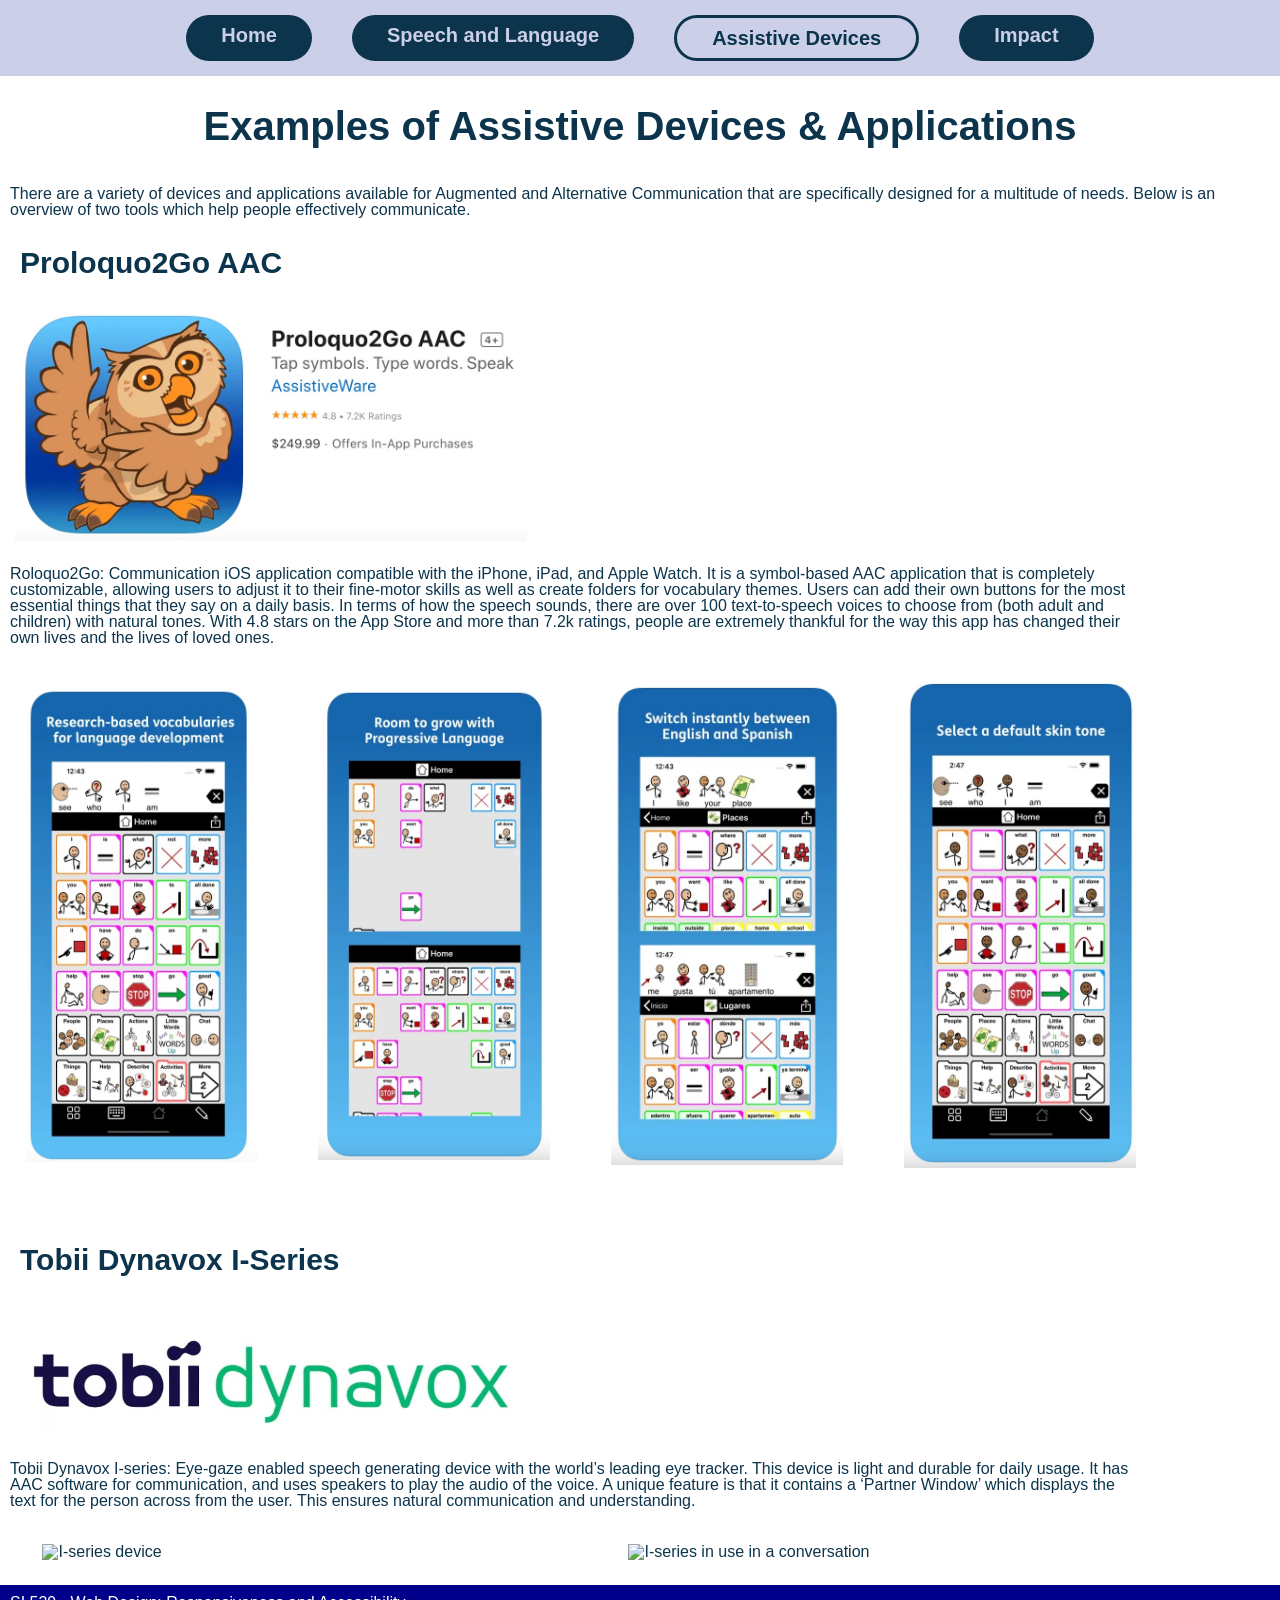
==== devices.html @ 8c0b7107 "Update devices.html" ====
<!DOCTYPE html>
<html lang="en">

<head>
    <meta charset="UTF-8">
    <meta name="viewport" content="width=device-width, initial-scale=1.0">
    <link rel="icon" href="images/favicon.png">
    <link rel="stylesheet" href="css/html5reset.css">
    <link rel="stylesheet" href="css/styles.css">
    <title>Devices Gallery</title>
</head>

<body>
    <div class = "skip"><a href="#main">Skip to Main Content</a></div>
    <header>
        <nav>
            <a href="index.html">Home</a>
            <a href="speech.html">Speech and Language</a>
            <a class = "navpage" href="devices.html">Assistive Devices</a>
            <a href="impact.html">Impact</a>
        </nav>
    </header>

    <main id = "main">
        <h1>Examples of Assistive Devices & Applications</h1>
        <p>There are a variety of devices and applications available for Augmented and Alternative Communication that are specifically designed for a multitude of needs. Below is an overview of two tools which help people effectively communicate.</p>

        <h2>Proloquo2Go AAC</h2>
        <img class="logoimage" src="images/roloquo_logo.jpg" alt="Roloquo app logo"/>
        <div class = "devicesgrid1">
            <p class="devicestxt1">Roloquo2Go: Communication iOS application compatible with the iPhone, iPad, and Apple Watch. It is a symbol-based AAC application that is completely customizable, allowing users to adjust it to their fine-motor skills as well as create folders for vocabulary themes. Users can add their own buttons for the most essential things that they say on a daily basis. In terms of how the speech sounds, there are over 100 text-to-speech voices to choose from (both adult and children) with natural tones. With 4.8 stars on the App Store and more than 7.2k ratings, people are extremely thankful for the way this app has changed their own lives and the lives of loved ones. </p>
            <img src="images/screenshotimages.jpg" alt="Screenshot of page in Roloquo App showing images for each word"/>
            <img src="images/screenshotcustomize.jpg" alt="Screenshot of page in Roloquo app showing customization to make sentences">
            <img src="images/screenshotlanguages.jpg" alt="Screenshot of page in Roloquo app showing ability to choose language">
            <img src="images/screenshotskin.jpg" alt="Screenshot of page in Roloquo app showing customization to choose skin color for avatar personalization">
        </div>
        <br>
        <br>
        <h2>Tobii Dynavox I-Series</h2>
        <img class="logoimage" src="images/tobiilogo.jpg" alt="Logo of Tobii Dynavox I-Series">
        <div class = "devicesgrid2">
            <p class="devicestxt2">Tobii Dynavox I-series: Eye-gaze enabled speech generating device with the world’s leading eye tracker. This device is light and durable for daily usage. It has AAC software for communication, and uses speakers to play the audio of the voice. A unique feature is that it contains a ‘Partner Window’ which displays the text for the person across from the user. This ensures natural communication and understanding.</p>
            <img src="images/iseriestablet.jpg" alt="I-series device">
            <img src="images/iseriesaction.jpg" alt="I-series in use in a conversation">
        </div>

    </main>

    <footer>
        <p>SI 539 - Web Design: Responsiveness and Accessibility</p>
    </footer>

</body>
</html>
---- css/styles.css ----
/*styles.css*/


/*BODY*/
body{
    background-color: white;
    font-family: 'Agency FB Regular', 'Arial Narrow Bold', sans-serif;
    font-size: 16px;
    color: #0c344c;
    margin: 0px;
    padding: 0px;
    overflow-x: hidden;
}

h1{
    font-size: 40px;
    text-align: center;
    padding: 30px;
    color: #0c344c;
    font-weight: bold;
}

h2{
    font-size:30px;
    font-weight: bold;
    padding: 20px;
}

p{
    padding: 10px;
}

ul{
    list-style-type: circle;
    padding-left: 20px;
    padding-right: 50px;
}

img{
    width: 85%;
    display: block;
    margin: auto;
    padding: 20px;
    border: 5px solid white;
}

footer{
    background-color: darkblue;
    color: white;
}

img:hover{
    border: 5px solid  #1657e8;
    border-radius: 30px;
}

/*NAVIGATION*/

nav{
    padding-top: 30px;
    text-align: center;
    background-color: #cccfe8;
    padding: 20px;
}

nav a{
    color: #cccfe8;
    text-decoration: none;
    font-weight: bold;
    font-size: 20px;
    padding-left: 35px;
    padding-right: 35px;
    padding-top: 10px;
    padding-bottom: 10px;
    border-radius: 30px;
    background-color: #0c344c;
    display: block;
    margin: 10px;
  }

nav a:hover{
    border: 3px dotted #0c344c;
    background-color: #cccfe8;
    color: #023020;
}

.navpage{
    border: 3px solid #0c344c;
    background-color: #cccfe8;
    color: #0c344c;
}

/* ACCESSIBILITY */
.skip a{
    position: absolute;
    top: -40px;
    z-index: 1;
    color: black;
}

.skip a:focus{
    position: absolute;
    top: 0;
    color: black;
}


/*INDEX DETAILS*/
.mainimage{
    width: 80%;
    display: block;
    margin: auto;
    border: 5px solid white;
}


/* TABLET */
@media screen and (min-width:778px){

}

/* DESKTOP */ 
@media screen and (min-width:900px){

    nav{
        display: flex;
        justify-content: center;
        padding: 5px;
    }

    nav a{
        margin-left: 20px;
        margin-right: 20px;
    }

    /* INDEX DETAILS */

    .whole{
        display: grid;
        width: 90%;
        margin: auto;
        grid-template-columns: 1fr 1fr;
        grid-template-rows: 1fr 1fr;
        column-gap: 50px;
    }

    .mainimage{
        width: 65%;
    }
    
    .section2{
        border-radius:30px;
        grid-column-start: 1;
        grid-row-start: 1;
        background-color: #cccfe8;
        padding: 20px;
        margin: auto;
        object-fit: fill;
    }
    
    .section3{
        border-radius: 30px;
        grid-column-start: 2;
        grid-row-start: 2;
        margin: auto;
        background-color: #cccfe8;
        padding: 20px;
    }

    /* SPEECH DETAILS*/

    .speechimgs{
        display: flex;
        justify-content: center;
    }

    .speechimage {
        margin: auto;
        border: 5px solid white;
        padding: 5px;
        width: 25%
    }

    /* DEVICES DETAILS */

    .logoimage{
        display: block;
        justify-content: left;
        border: 5px solid white;
        padding: 5px;
        width: 40%;
        margin: 5px;
    }
    .devicesgrid1{
        display: grid;
        width: 90%;
        grid-template-columns: repeat(4, 1fr);
        grid-template-rows: 1fr;
        column-gap: 20px;
    }
    
    .devicestxt1{
        grid-column: 1/5;
    }
    
    .devicesgrid2{
        display: grid;
        width: 90%;
        grid-template-columns: repeat(2, 1fr);
        grid-template-rows: 1fr;
        column-gap: 20px;
    }
    
    .devicestxt2{
        grid-column: 1/3;
    
    }
    /* IMPACT DETAILS */

    .impactgrid{
        display: grid;
        width: 90%;
        grid-template-columns: repeat(2, 1fr);
        grid-template-rows: 1fr;
        column-gap: 20px;
    }


    
}
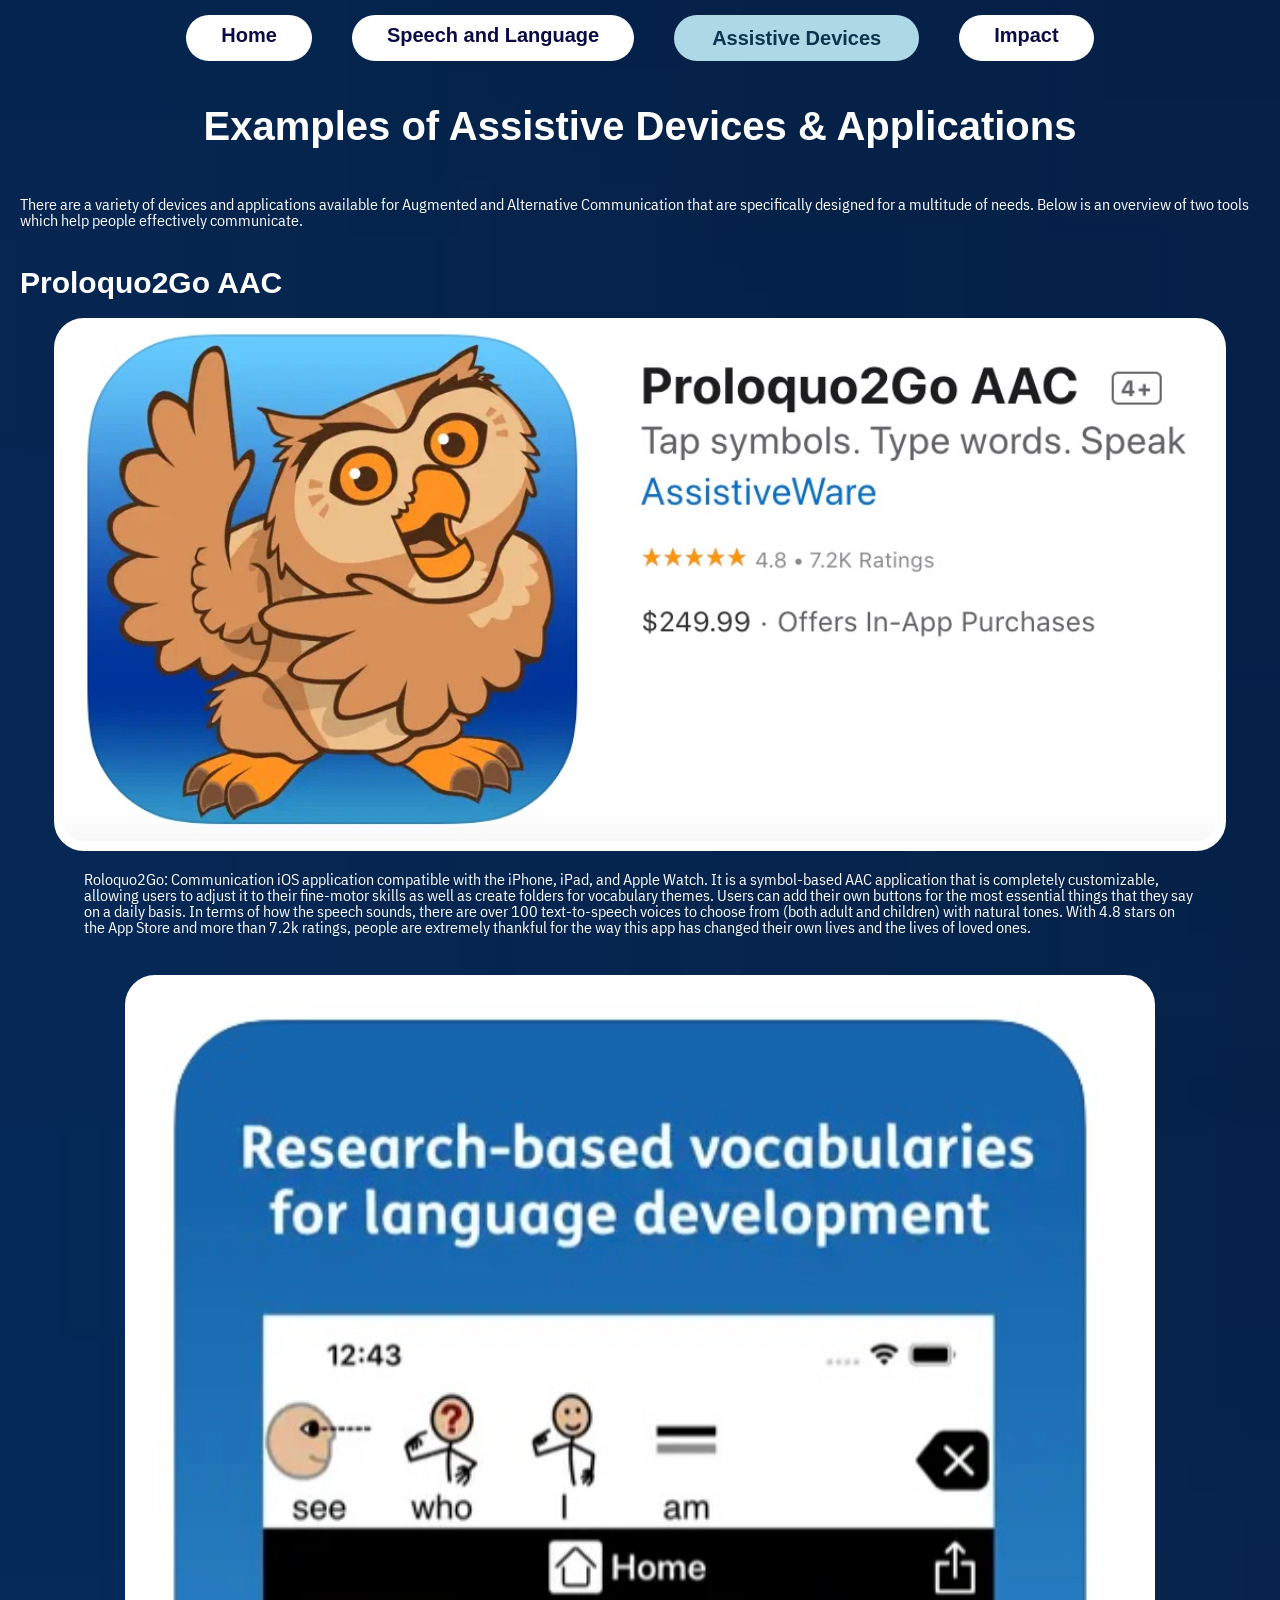
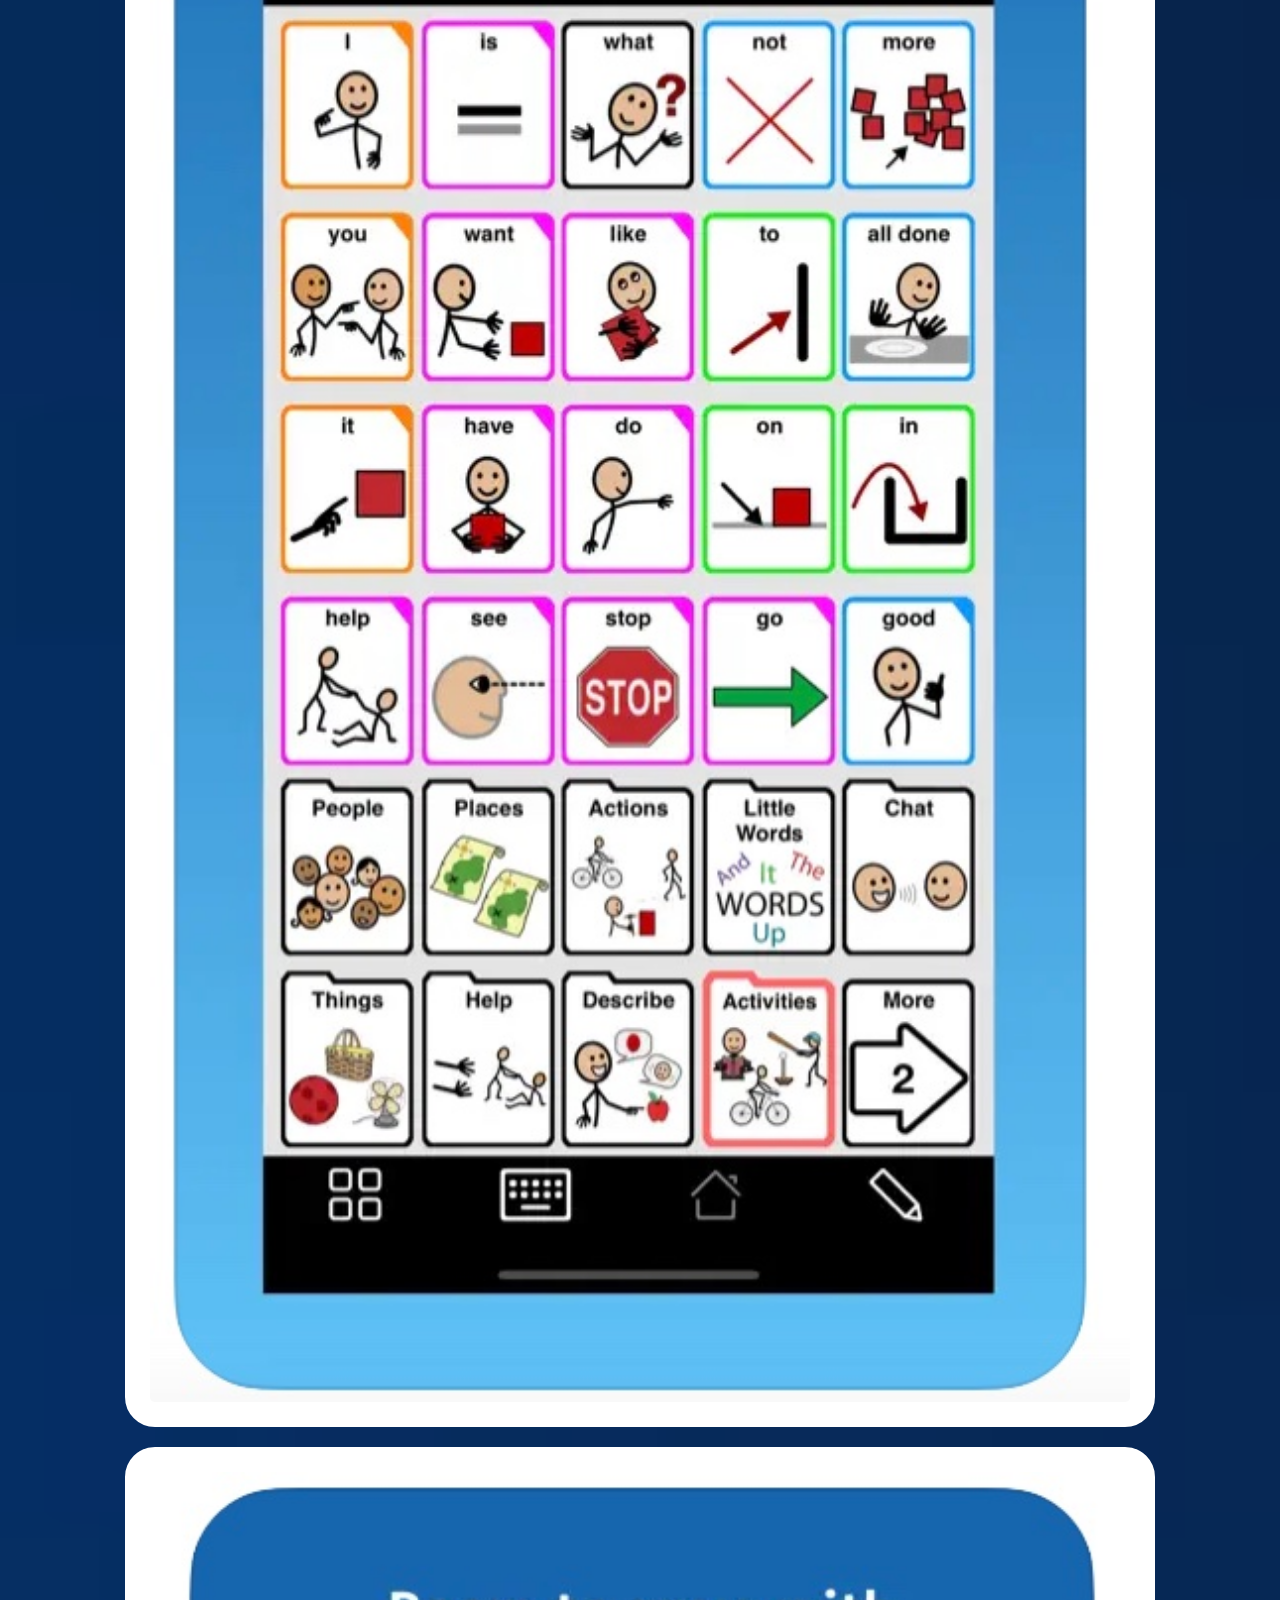
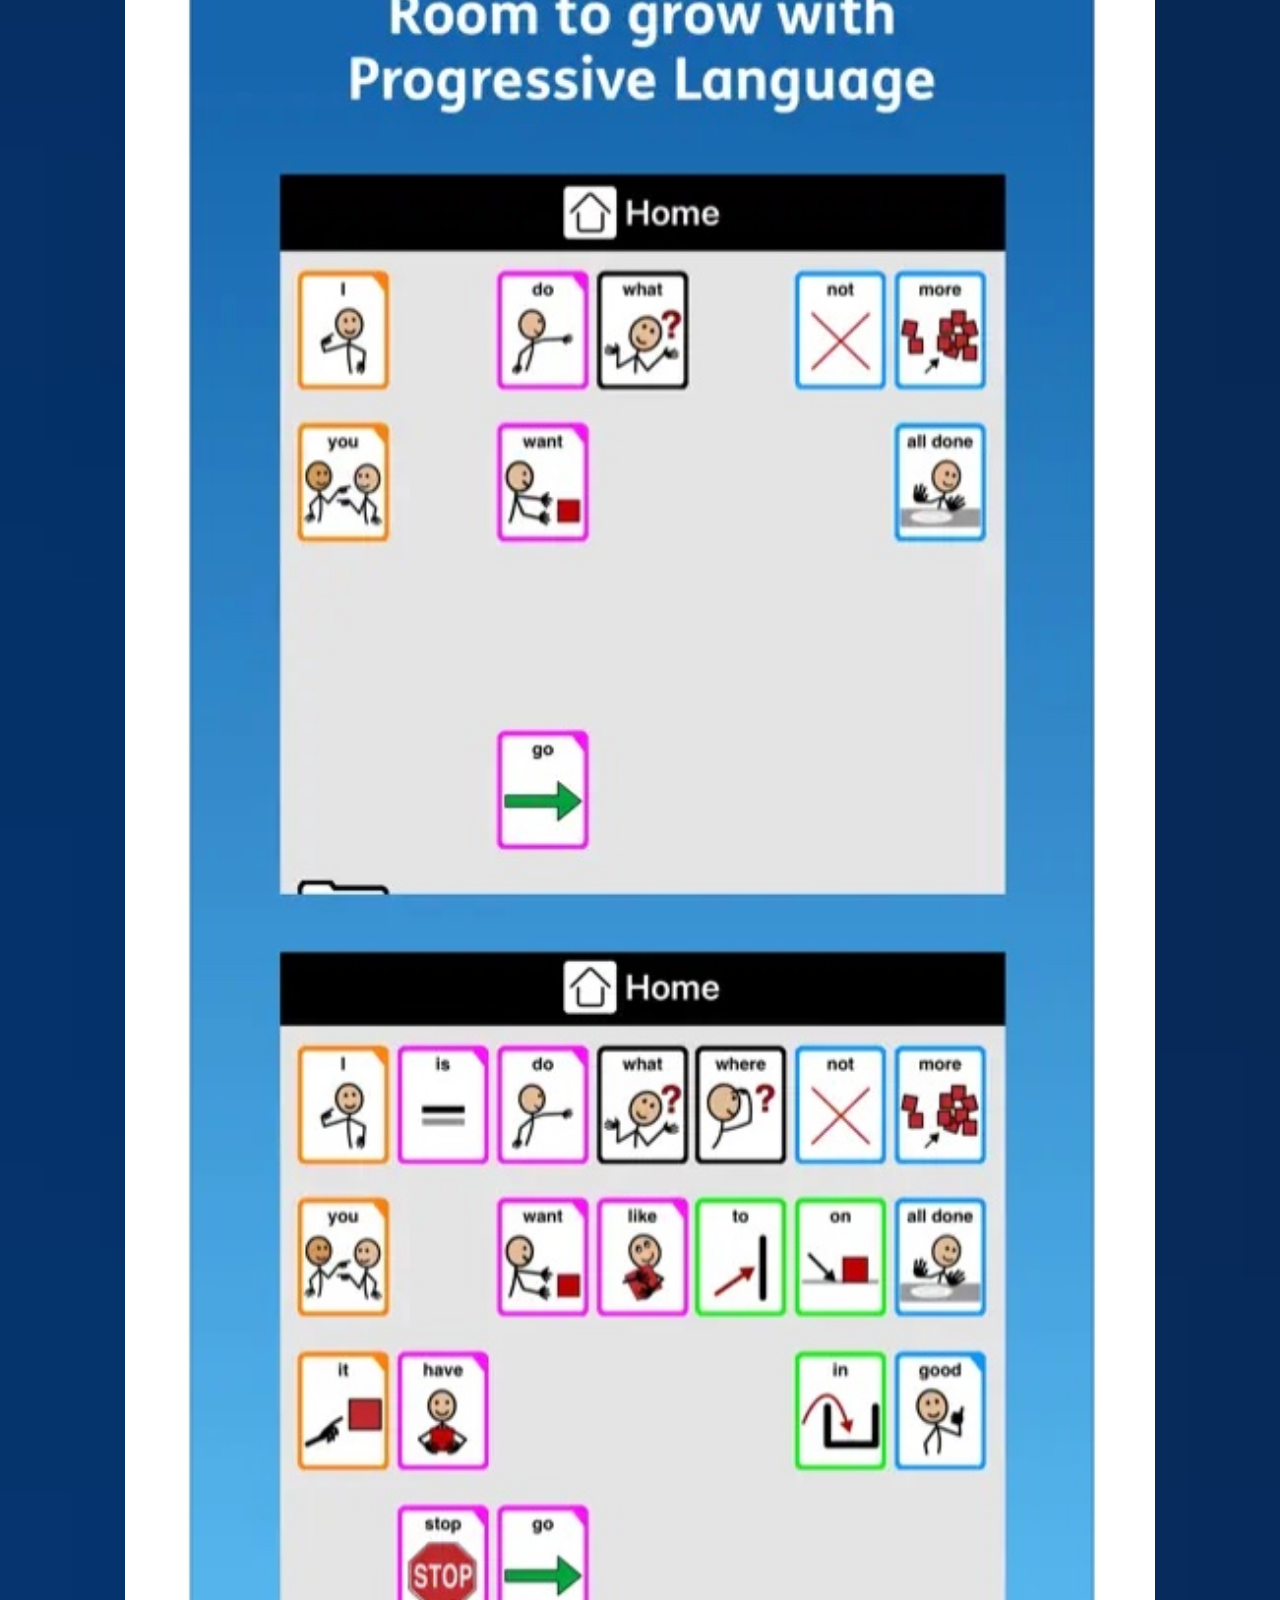
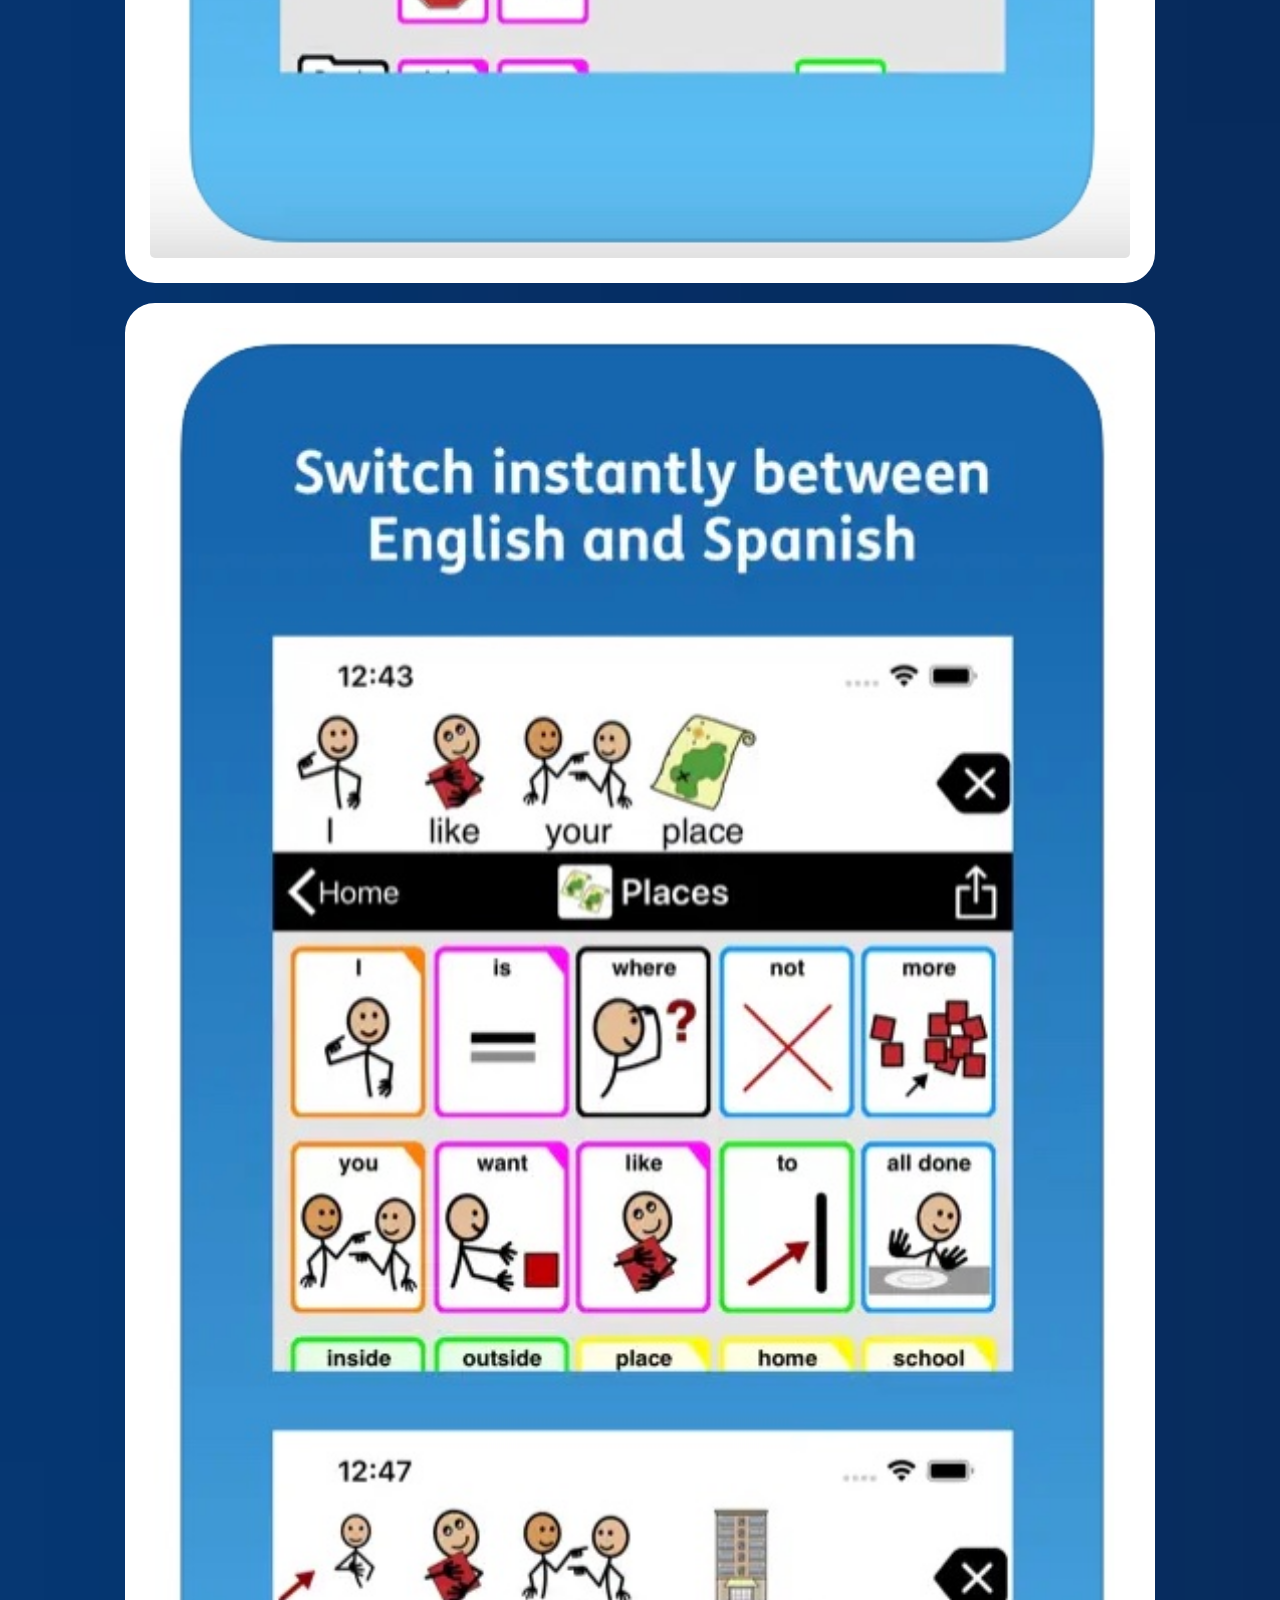
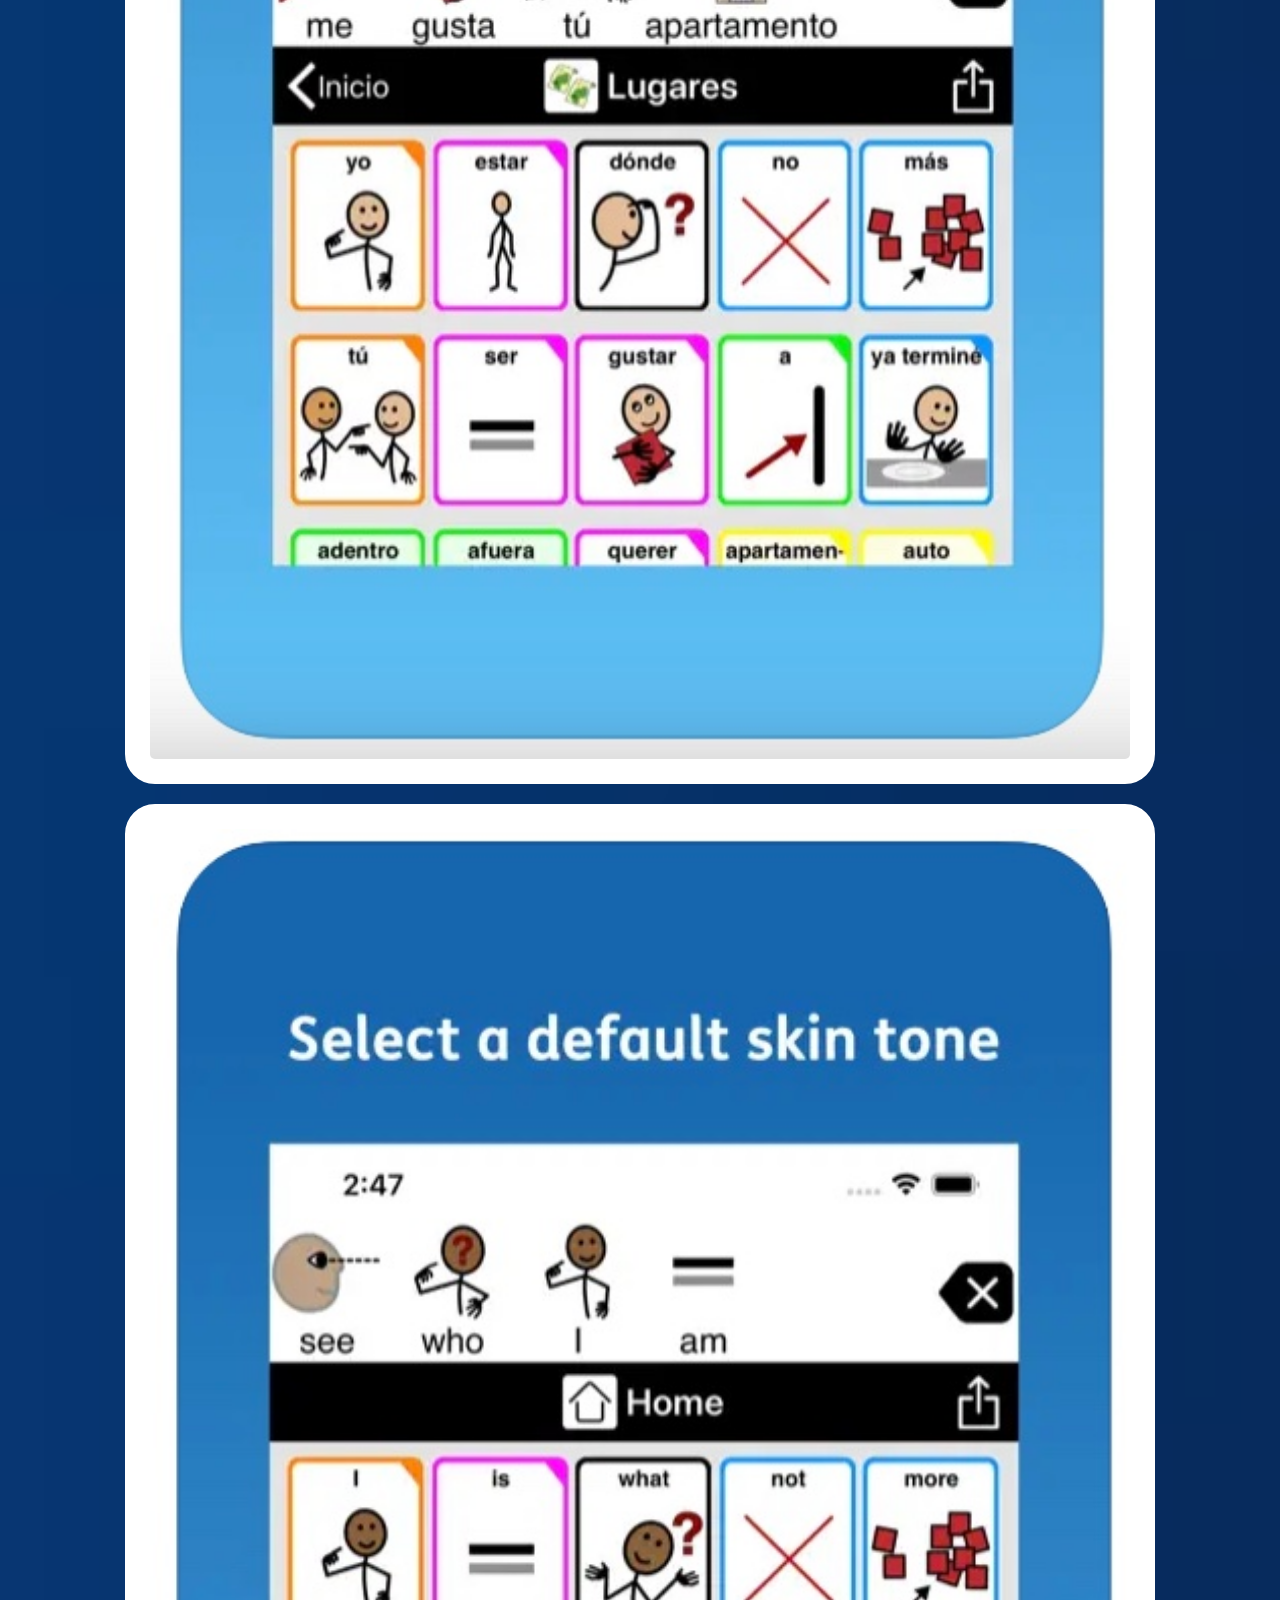
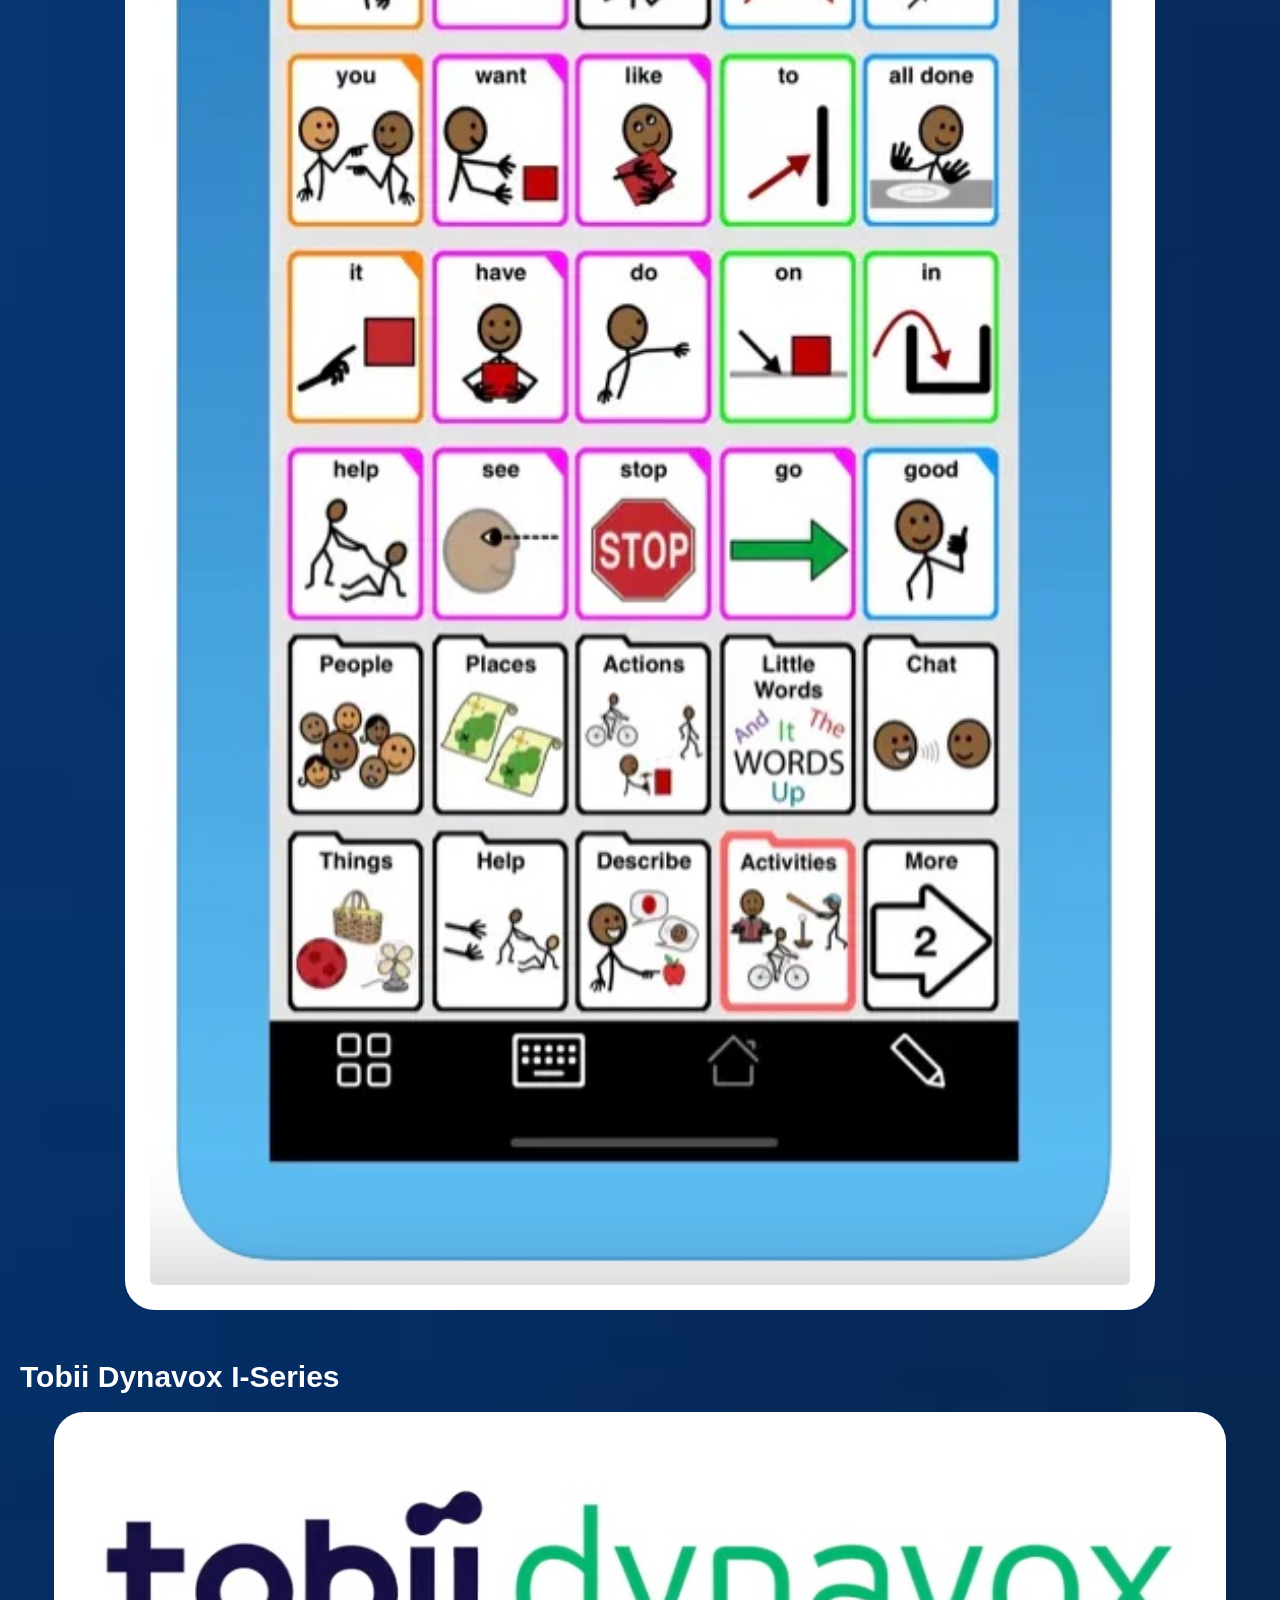
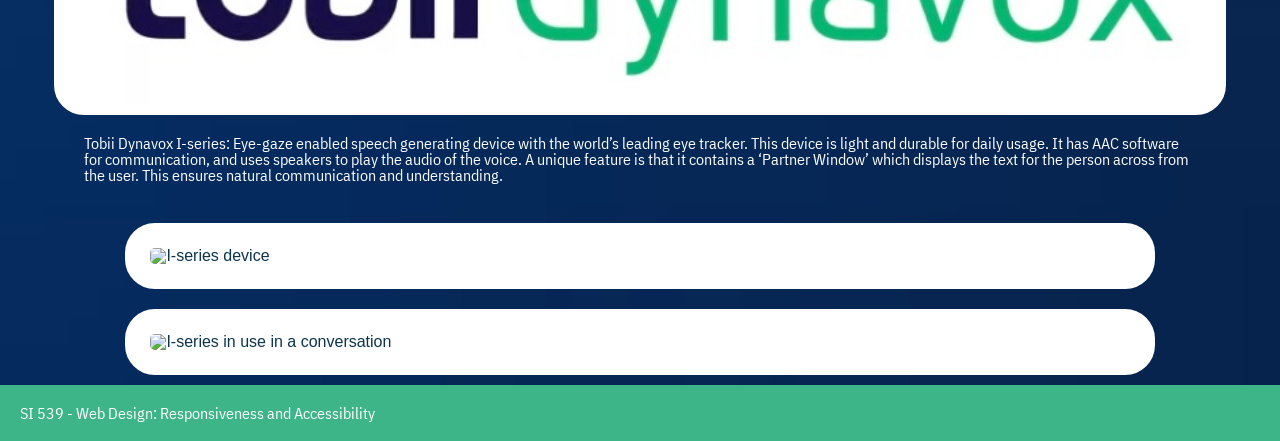
==== commit 05eb0504: "Add files via upload" ====
--- a/devices.html
+++ b/devices.html
@@ -8,7 +8,21 @@
     <link rel="stylesheet" href="css/html5reset.css">
     <link rel="stylesheet" href="css/styles.css">
     <title>Devices Gallery</title>
+        <script async src="https://www.googletagmanager.com/gtag/js?id=G-TQQ62ZXK7L"></script>
+    <script>
+      window.dataLayer = window.dataLayer || [];
+      function gtag(){dataLayer.push(arguments);}
+      gtag('js', new Date());
+
+      gtag('config', 'G-TQQ62ZXK7L');
+    </script>
+
+    <link rel="preconnect" href="https://fonts.googleapis.com">
+    <link rel="preconnect" href="https://fonts.gstatic.com" crossorigin>
+    <link href="https://fonts.googleapis.com/css2?family=IBM+Plex+Sans+Condensed:wght@500&display=swap" rel="stylesheet">
+
 </head>
+    
 
 <body>
     <div class = "skip"><a href="#main">Skip to Main Content</a></div>
@@ -21,13 +35,13 @@
         </nav>
     </header>
 
-    <main id = "main">
+    <main>
         <h1>Examples of Assistive Devices & Applications</h1>
         <p>There are a variety of devices and applications available for Augmented and Alternative Communication that are specifically designed for a multitude of needs. Below is an overview of two tools which help people effectively communicate.</p>
 
         <h2>Proloquo2Go AAC</h2>
         <img class="logoimage" src="images/roloquo_logo.jpg" alt="Roloquo app logo"/>
-        <div class = "devicesgrid1">
+        <div class = "devicesflex1">
             <p class="devicestxt1">Roloquo2Go: Communication iOS application compatible with the iPhone, iPad, and Apple Watch. It is a symbol-based AAC application that is completely customizable, allowing users to adjust it to their fine-motor skills as well as create folders for vocabulary themes. Users can add their own buttons for the most essential things that they say on a daily basis. In terms of how the speech sounds, there are over 100 text-to-speech voices to choose from (both adult and children) with natural tones. With 4.8 stars on the App Store and more than 7.2k ratings, people are extremely thankful for the way this app has changed their own lives and the lives of loved ones. </p>
             <img src="images/screenshotimages.jpg" alt="Screenshot of page in Roloquo App showing images for each word"/>
             <img src="images/screenshotcustomize.jpg" alt="Screenshot of page in Roloquo app showing customization to make sentences">
@@ -38,7 +52,7 @@
         <br>
         <h2>Tobii Dynavox I-Series</h2>
         <img class="logoimage" src="images/tobiilogo.jpg" alt="Logo of Tobii Dynavox I-Series">
-        <div class = "devicesgrid2">
+        <div class = "devicesflex2">
             <p class="devicestxt2">Tobii Dynavox I-series: Eye-gaze enabled speech generating device with the world’s leading eye tracker. This device is light and durable for daily usage. It has AAC software for communication, and uses speakers to play the audio of the voice. A unique feature is that it contains a ‘Partner Window’ which displays the text for the person across from the user. This ensures natural communication and understanding.</p>
             <img src="images/iseriestablet.jpg" alt="I-series device">
             <img src="images/iseriesaction.jpg" alt="I-series in use in a conversation">
--- a/css/styles.css
+++ b/css/styles.css
@@ -1,39 +1,98 @@
-/*styles.css*/
-
-
-/*BODY*/
 body{
-    background-color: white;
     font-family: 'Agency FB Regular', 'Arial Narrow Bold', sans-serif;
     font-size: 16px;
     color: #0c344c;
     margin: 0px;
     padding: 0px;
     overflow-x: hidden;
-}
+    background-image: url('../images/gradient1.jpg');
+    background-size: cover;
+    background-repeat: no-repeat;
+
+}
+
+@keyframes popping {
+	0% {
+		transform: scale(0.8);
+	}
+
+	25% {
+		transform: scale(1);
+	}
+
+    50% {
+		transform: scale(0.8);
+	}
+
+	100% {
+		transform: scale(1);
+	}
+}
+
+body{
+    display: grid;
+    grid-template-columns: 1fr;
+    /* grid-template-rows: 0.5fr 4fr 0.05fr; */
+    grid-template-rows: auto;
+}
+
+header{
+    grid-row: 1 / span 1;
+    grid-column: 1;
+}
+
+main{
+    grid-row: 2 / span 1;
+    grid-column: 1;
+}
+
+footer{
+    grid-row: auto;
+    background-color: #3EB489;
+    color: white;
+    grid-column: 1;
+    margin-top: 10px;
+}
+
 
 h1{
     font-size: 40px;
     text-align: center;
     padding: 30px;
-    color: #0c344c;
+    color: white;
     font-weight: bold;
+    animation: popping 5s linear;
+
+}
+
+@media screen and (prefers-reduced-motion: reduce) {
+    h1{
+      animation: none;
+  }
+
 }
 
 h2{
     font-size:30px;
     font-weight: bold;
     padding: 20px;
+    color: white;
 }
 
 p{
     padding: 10px;
+    font-family: 'IBM Plex Sans Condensed', sans-serif;
+    color: white;
+    margin: 10px;
 }
 
 ul{
     list-style-type: circle;
     padding-left: 20px;
     padding-right: 50px;
+    color: white;
+    margin: 20px;
+    font-family: 'IBM Plex Sans Condensed', sans-serif;
 }
 
 img{
@@ -42,11 +101,8 @@
     margin: auto;
     padding: 20px;
     border: 5px solid white;
-}
-
-footer{
-    background-color: darkblue;
-    color: white;
+    background-color: white;
+    border-radius: 30px;
 }
 
 img:hover{
@@ -59,12 +115,11 @@
 nav{
     padding-top: 30px;
     text-align: center;
-    background-color: #cccfe8;
     padding: 20px;
 }
 
 nav a{
-    color: #cccfe8;
+    color: #0B0B45;
     text-decoration: none;
     font-weight: bold;
     font-size: 20px;
@@ -73,20 +128,20 @@
     padding-top: 10px;
     padding-bottom: 10px;
     border-radius: 30px;
-    background-color: #0c344c;
+    background-color: white;
     display: block;
     margin: 10px;
   }
 
 nav a:hover{
     border: 3px dotted #0c344c;
-    background-color: #cccfe8;
-    color: #023020;
+    background-color: #3EB489;
+    color: white;
 }
 
 .navpage{
-    border: 3px solid #0c344c;
-    background-color: #cccfe8;
+    border: 3px solid lightblue;
+    background-color: lightblue ;
     color: #0c344c;
 }
 
@@ -106,6 +161,7 @@
 
 
 /*INDEX DETAILS*/
+
 .mainimage{
     width: 80%;
     display: block;
@@ -114,6 +170,72 @@
 }
 
 
+/* DEVICES DETAILS - Gallery */
+
+.logoimage{
+    display: block;
+    border: 5px solid white;
+    padding: 5px;
+    width: 90%;
+    margin: auto;
+}
+.devicesflex1{
+    display: flex;
+    width: 90%;
+    flex-direction: column;
+    margin: auto;
+    row-gap: 20px;
+
+}
+
+.devicesflex2{
+    display: flex;
+    width: 90%;
+    flex-direction: column;
+    margin: auto;
+    row-gap: 20px;
+
+}
+
+/* SPEECH DETAILS */
+.speechimage{
+    margin-top: 10px;
+    margin-bottom: 10px;
+}
+
+/* IMPACT DETAILS */
+
+
+.fa-comments{
+    color: white;
+    text-align: center;
+    width: 100%;
+    
+}
+
+.aside_main{
+    display: grid;
+    grid-template-columns: 1fr;
+}
+
+.left_content{
+    grid-column: 1;
+}
+
+aside {
+    grid-column: 1;
+    background-color: grey;
+    border-radius: 20px;
+    margin: 10px;
+    padding-top: 20px;
+}
+
+.impactimg{
+    margin-top: 10px;
+    margin-bottom: 20px;
+}
+
+
 /* TABLET */
 @media screen and (min-width:778px){
 
@@ -121,6 +243,24 @@
 
 /* DESKTOP */ 
 @media screen and (min-width:900px){
+
+
+    @keyframes movetitle {
+        from {
+            margin-left: 100%;
+            width: 100%;
+        }
+        
+        to {
+            margin-left: 0%;
+            width: 90%;
+        }
+
+    }
+
+    h1{
+        animation-duration: 4s;
+    }
 
     nav{
         display: flex;
@@ -152,7 +292,7 @@
         border-radius:30px;
         grid-column-start: 1;
         grid-row-start: 1;
-        background-color: #cccfe8;
+        background-color: #1870d5;
         padding: 20px;
         margin: auto;
         object-fit: fill;
@@ -163,7 +303,7 @@
         grid-column-start: 2;
         grid-row-start: 2;
         margin: auto;
-        background-color: #cccfe8;
+        background-color: #1870d5;
         padding: 20px;
     }
 
@@ -183,48 +323,11 @@
 
     /* DEVICES DETAILS */
 
-    .logoimage{
-        display: block;
-        justify-content: left;
-        border: 5px solid white;
-        padding: 5px;
-        width: 40%;
-        margin: 5px;
-    }
-    .devicesgrid1{
-        display: grid;
-        width: 90%;
-        grid-template-columns: repeat(4, 1fr);
-        grid-template-rows: 1fr;
-        column-gap: 20px;
-    }
-    
-    .devicestxt1{
-        grid-column: 1/5;
-    }
-    
-    .devicesgrid2{
-        display: grid;
-        width: 90%;
-        grid-template-columns: repeat(2, 1fr);
-        grid-template-rows: 1fr;
-        column-gap: 20px;
-    }
-    
-    .devicestxt2{
-        grid-column: 1/3;
-    
-    }
+ 
+
     /* IMPACT DETAILS */
 
-    .impactgrid{
-        display: grid;
-        width: 90%;
-        grid-template-columns: repeat(2, 1fr);
-        grid-template-rows: 1fr;
-        column-gap: 20px;
-    }
-
+    
 
     
 }
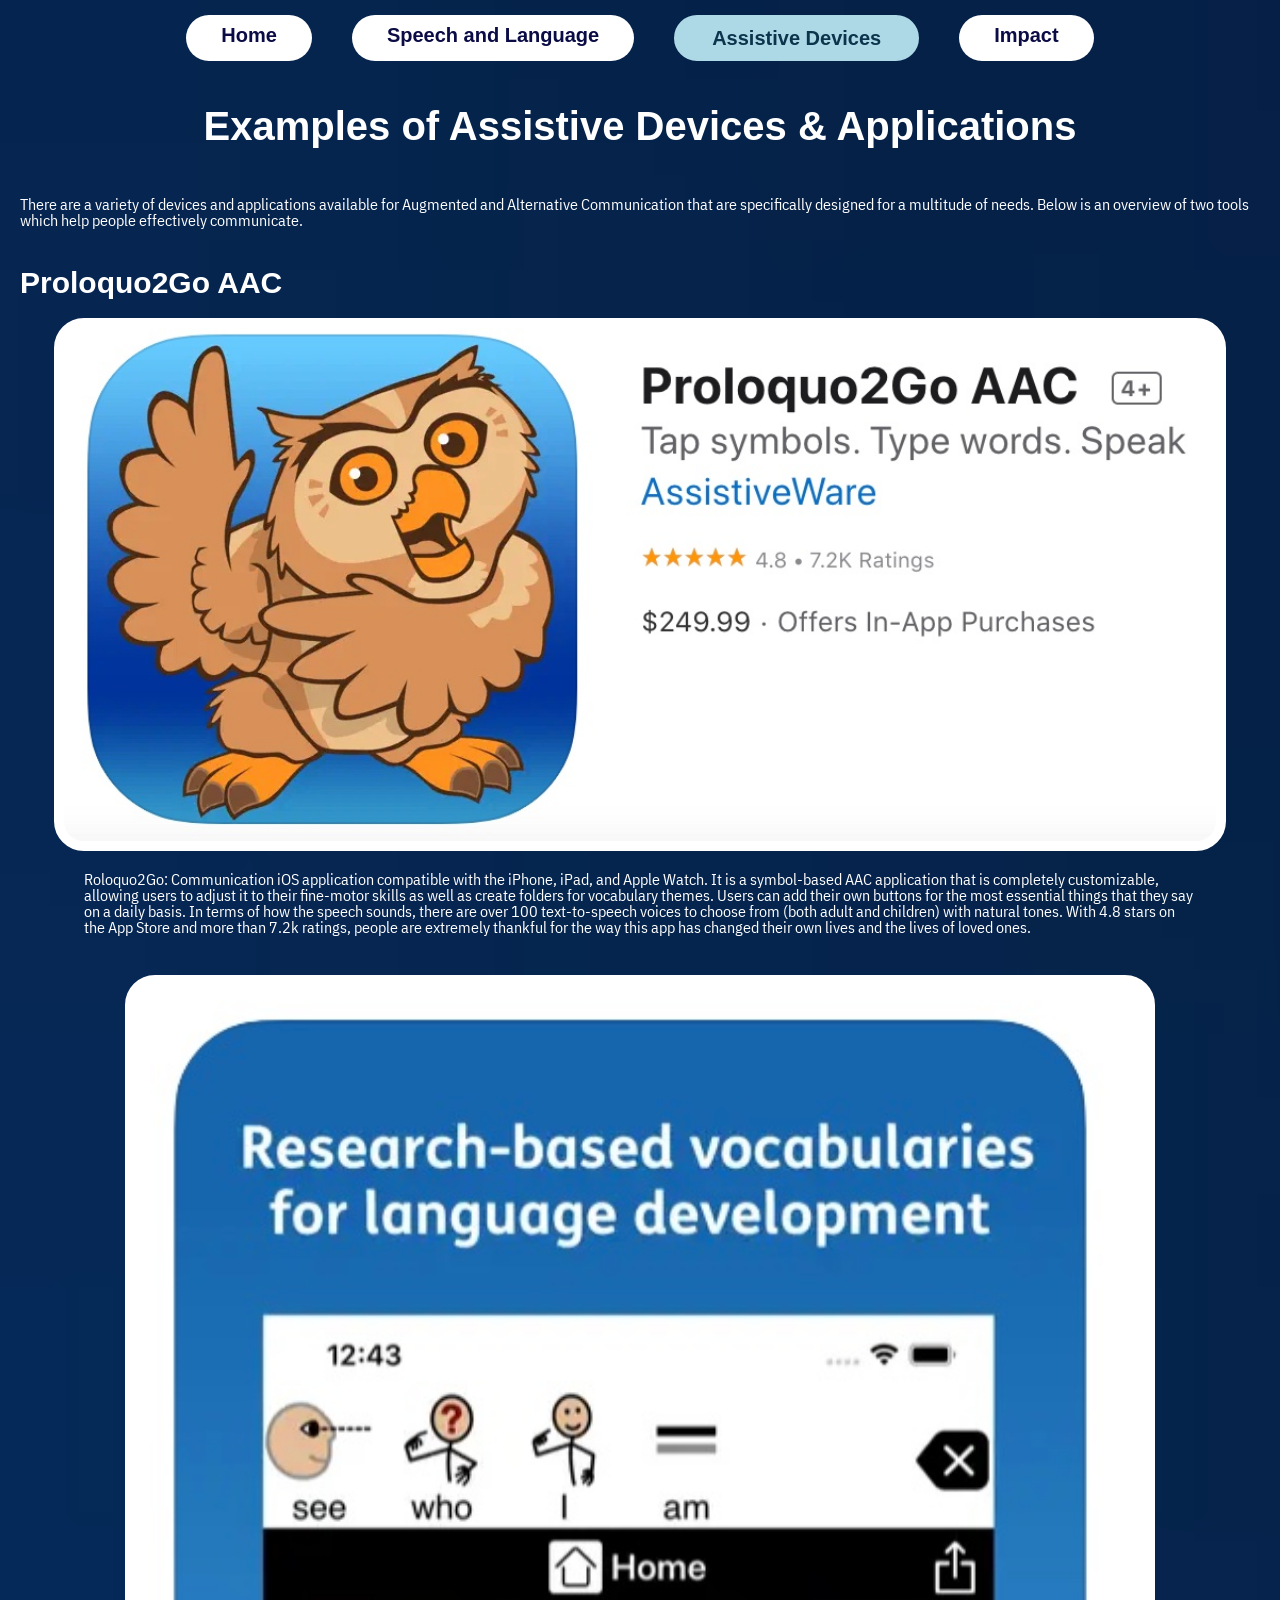
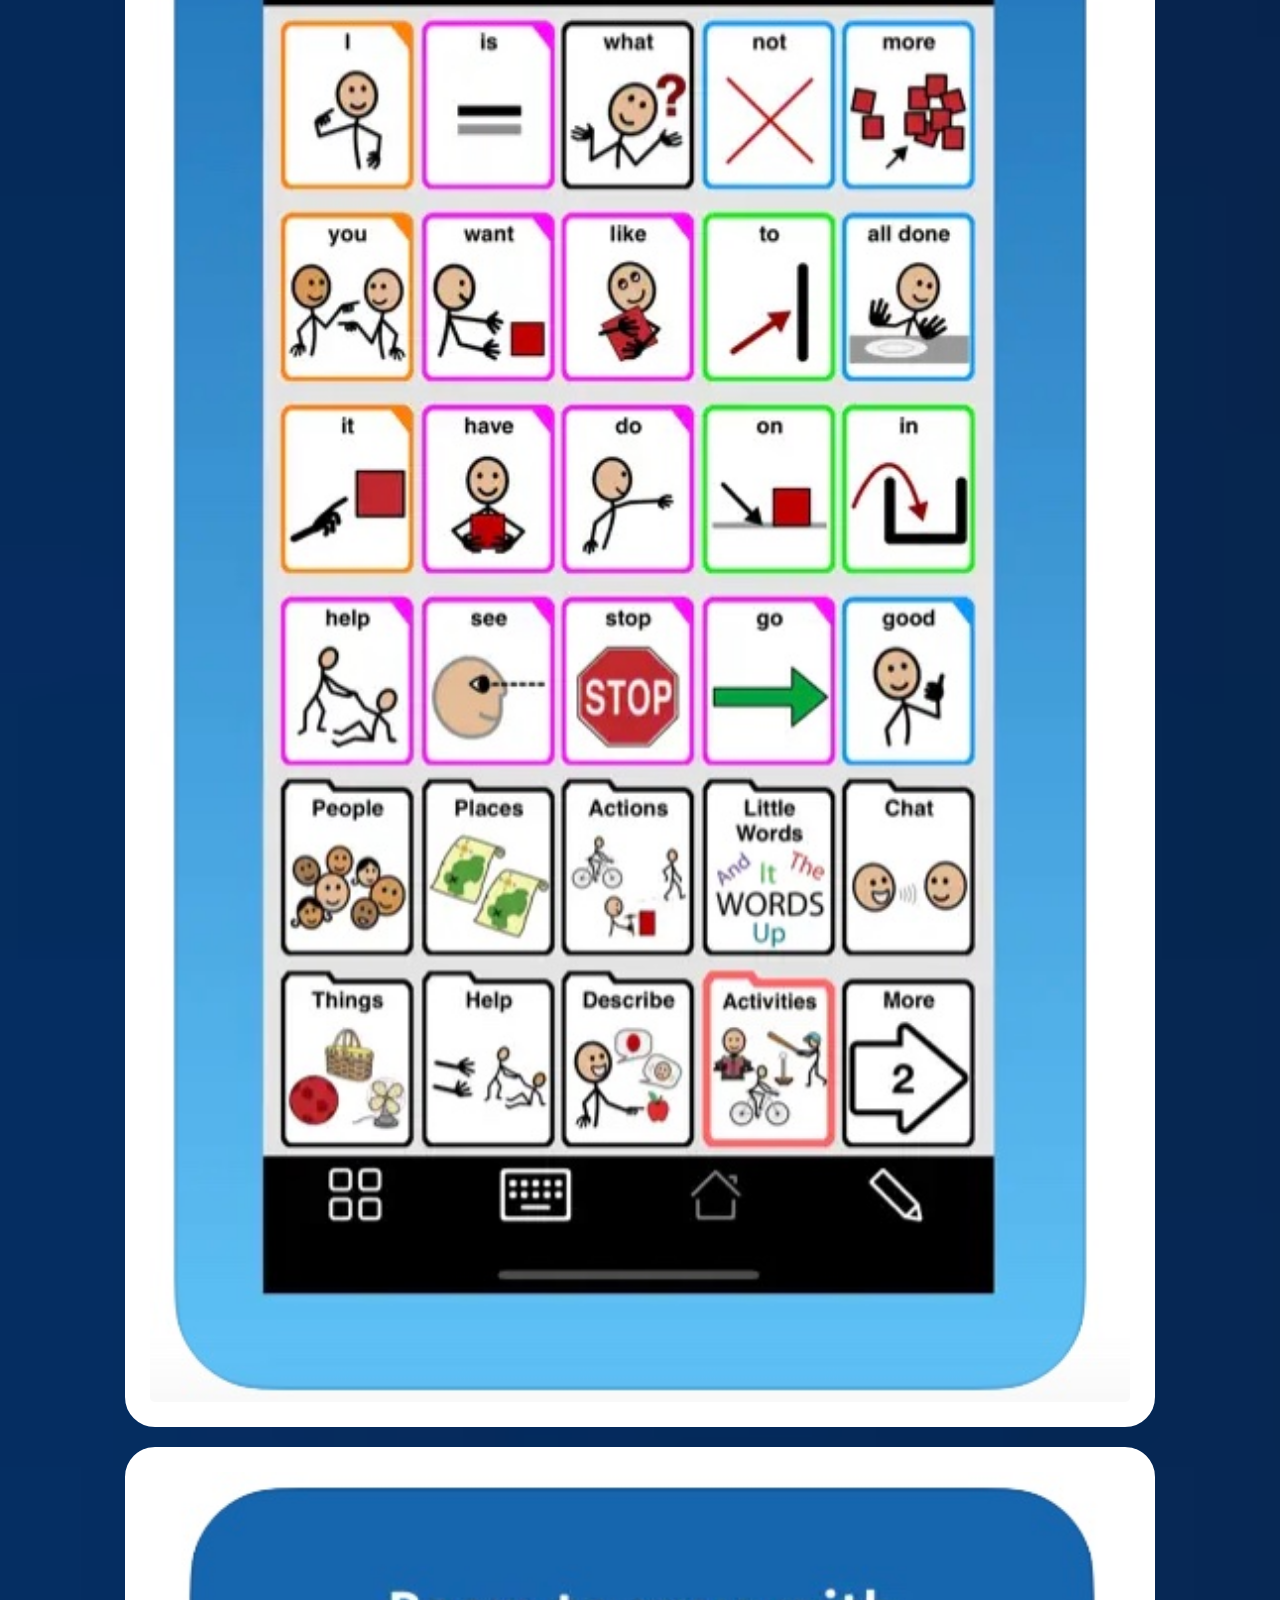
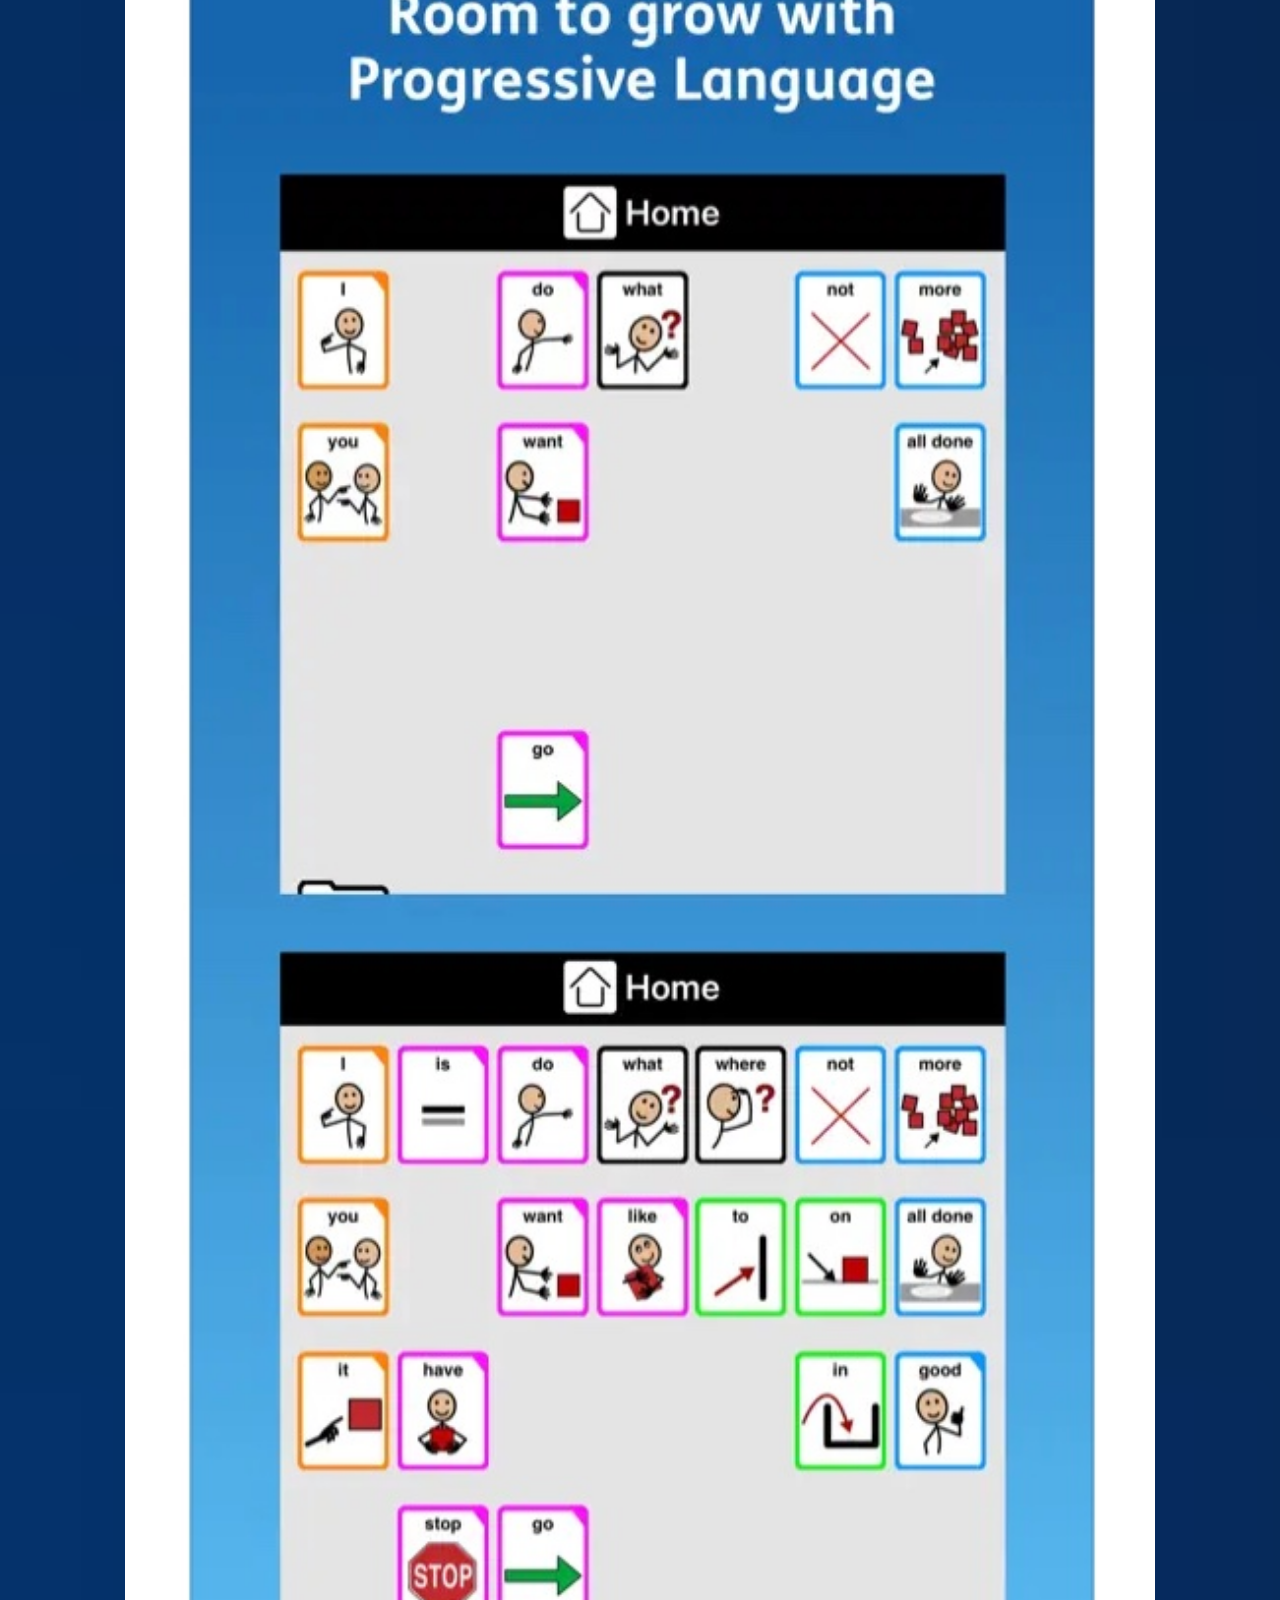
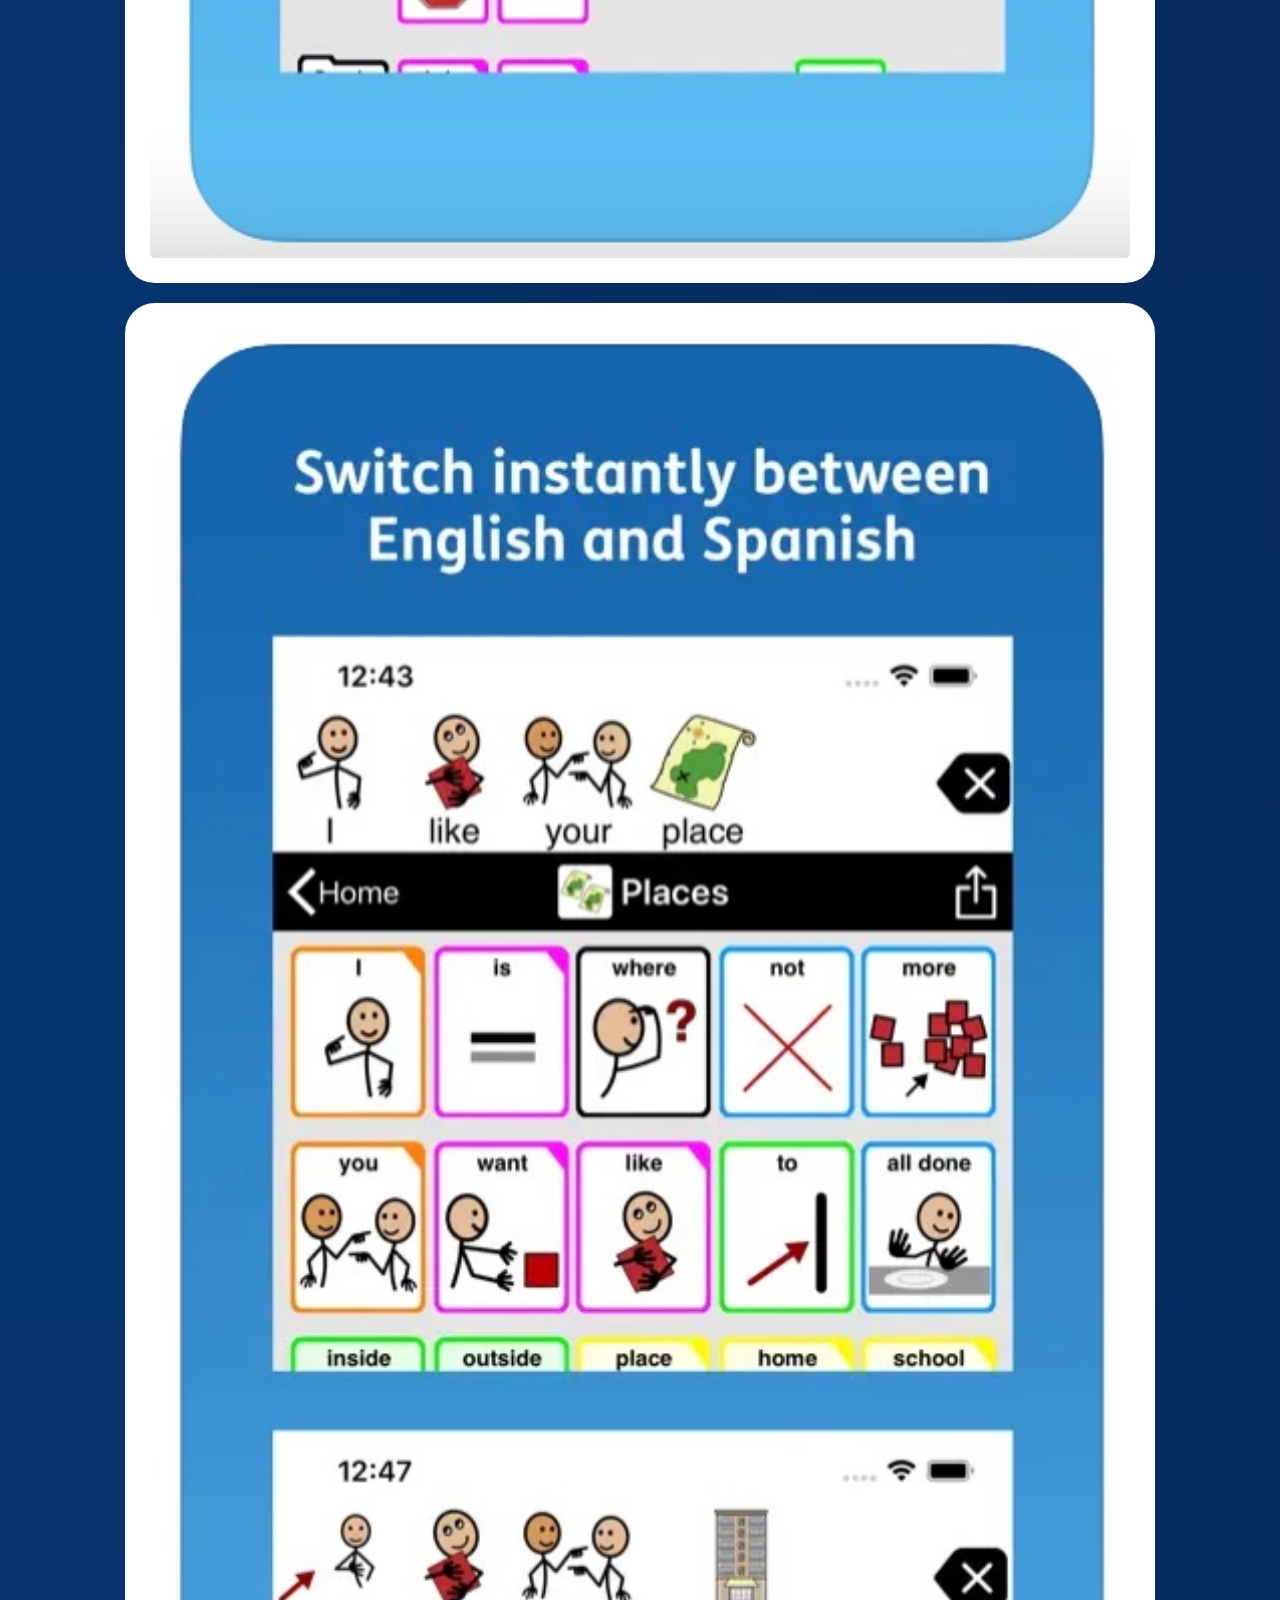
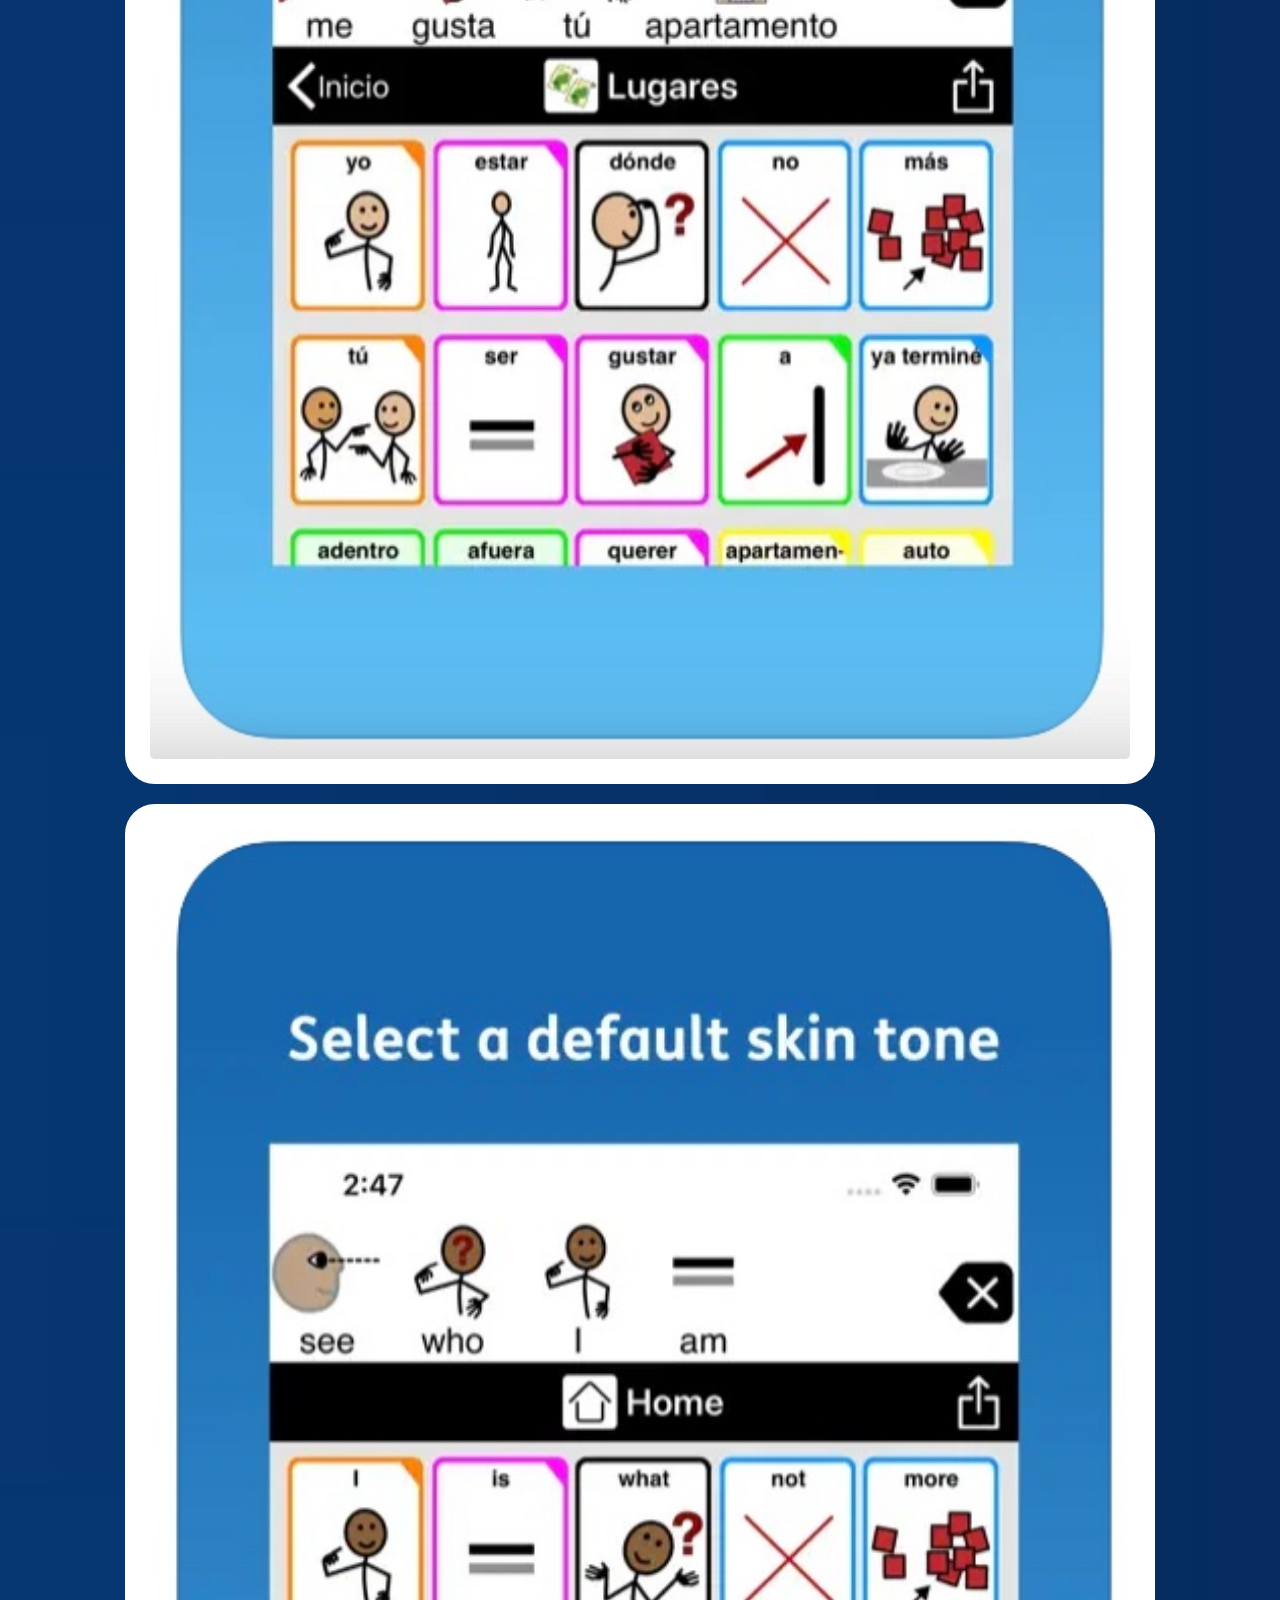
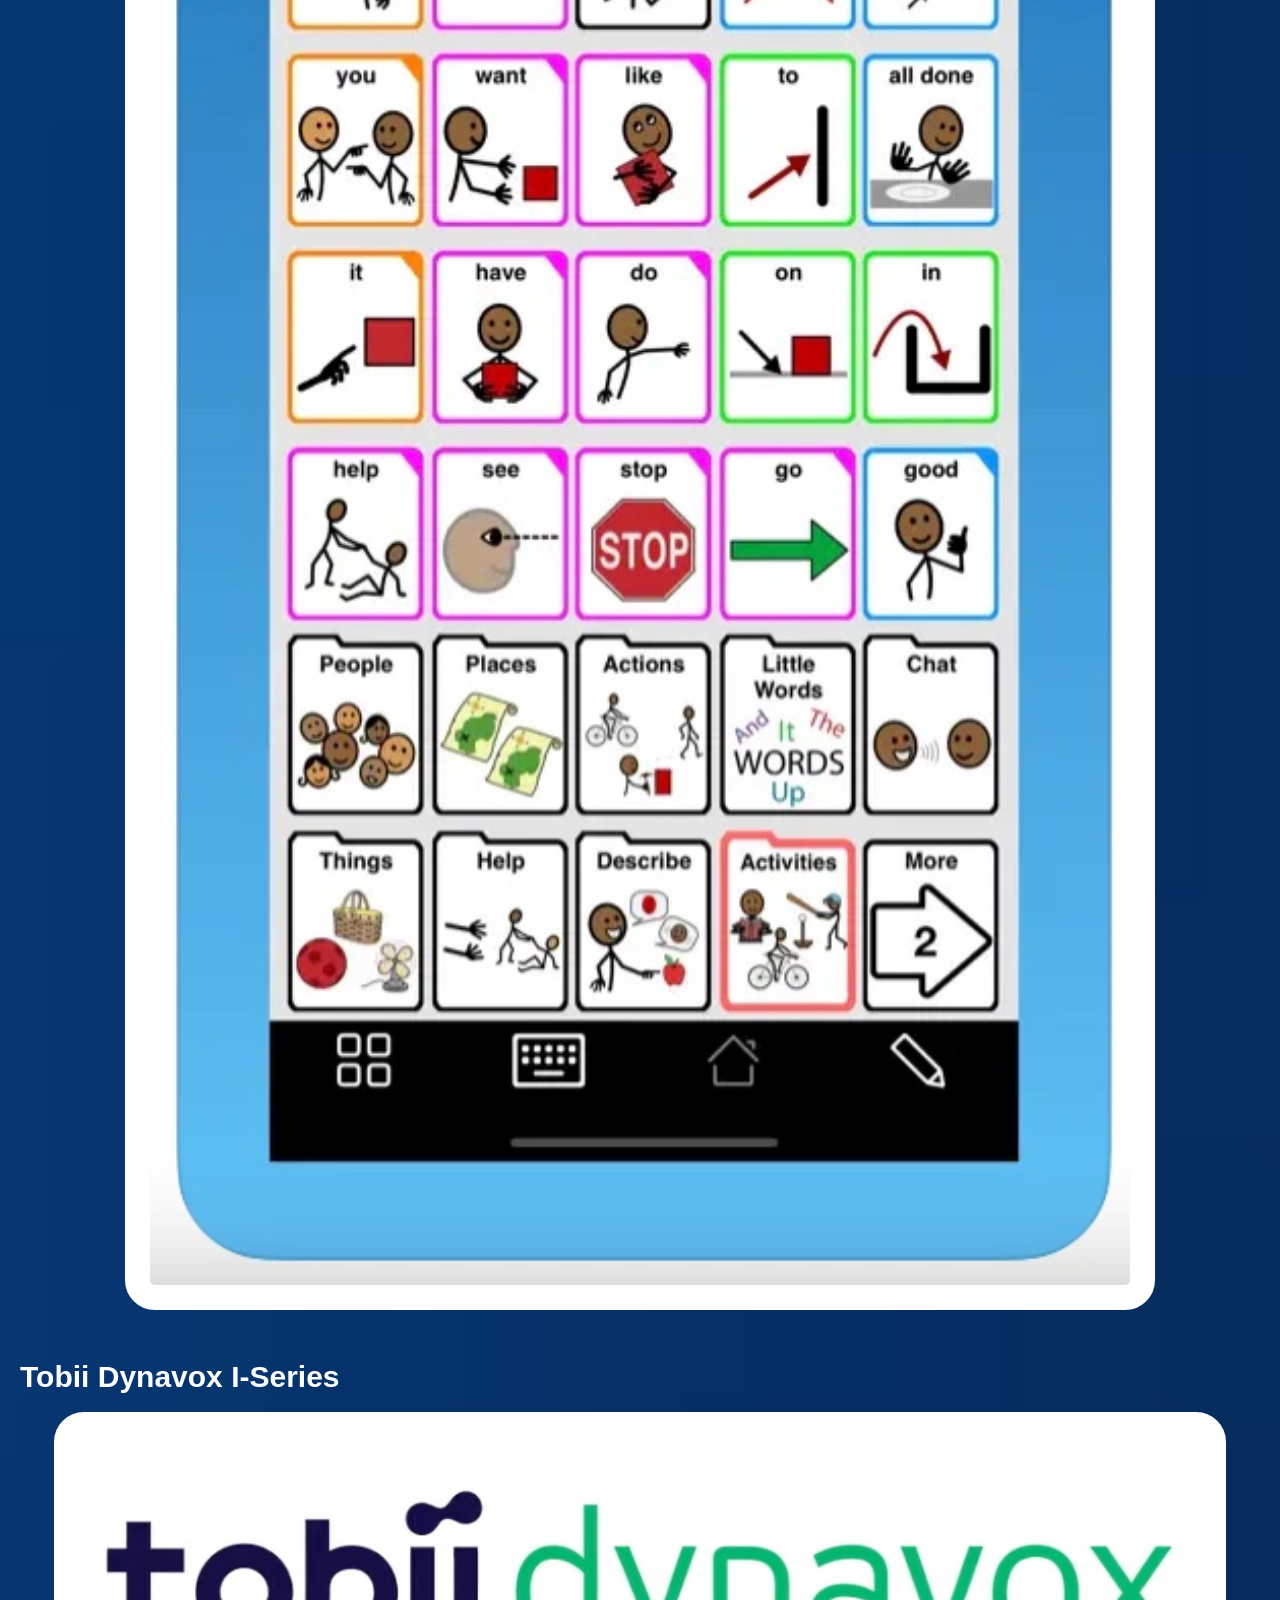
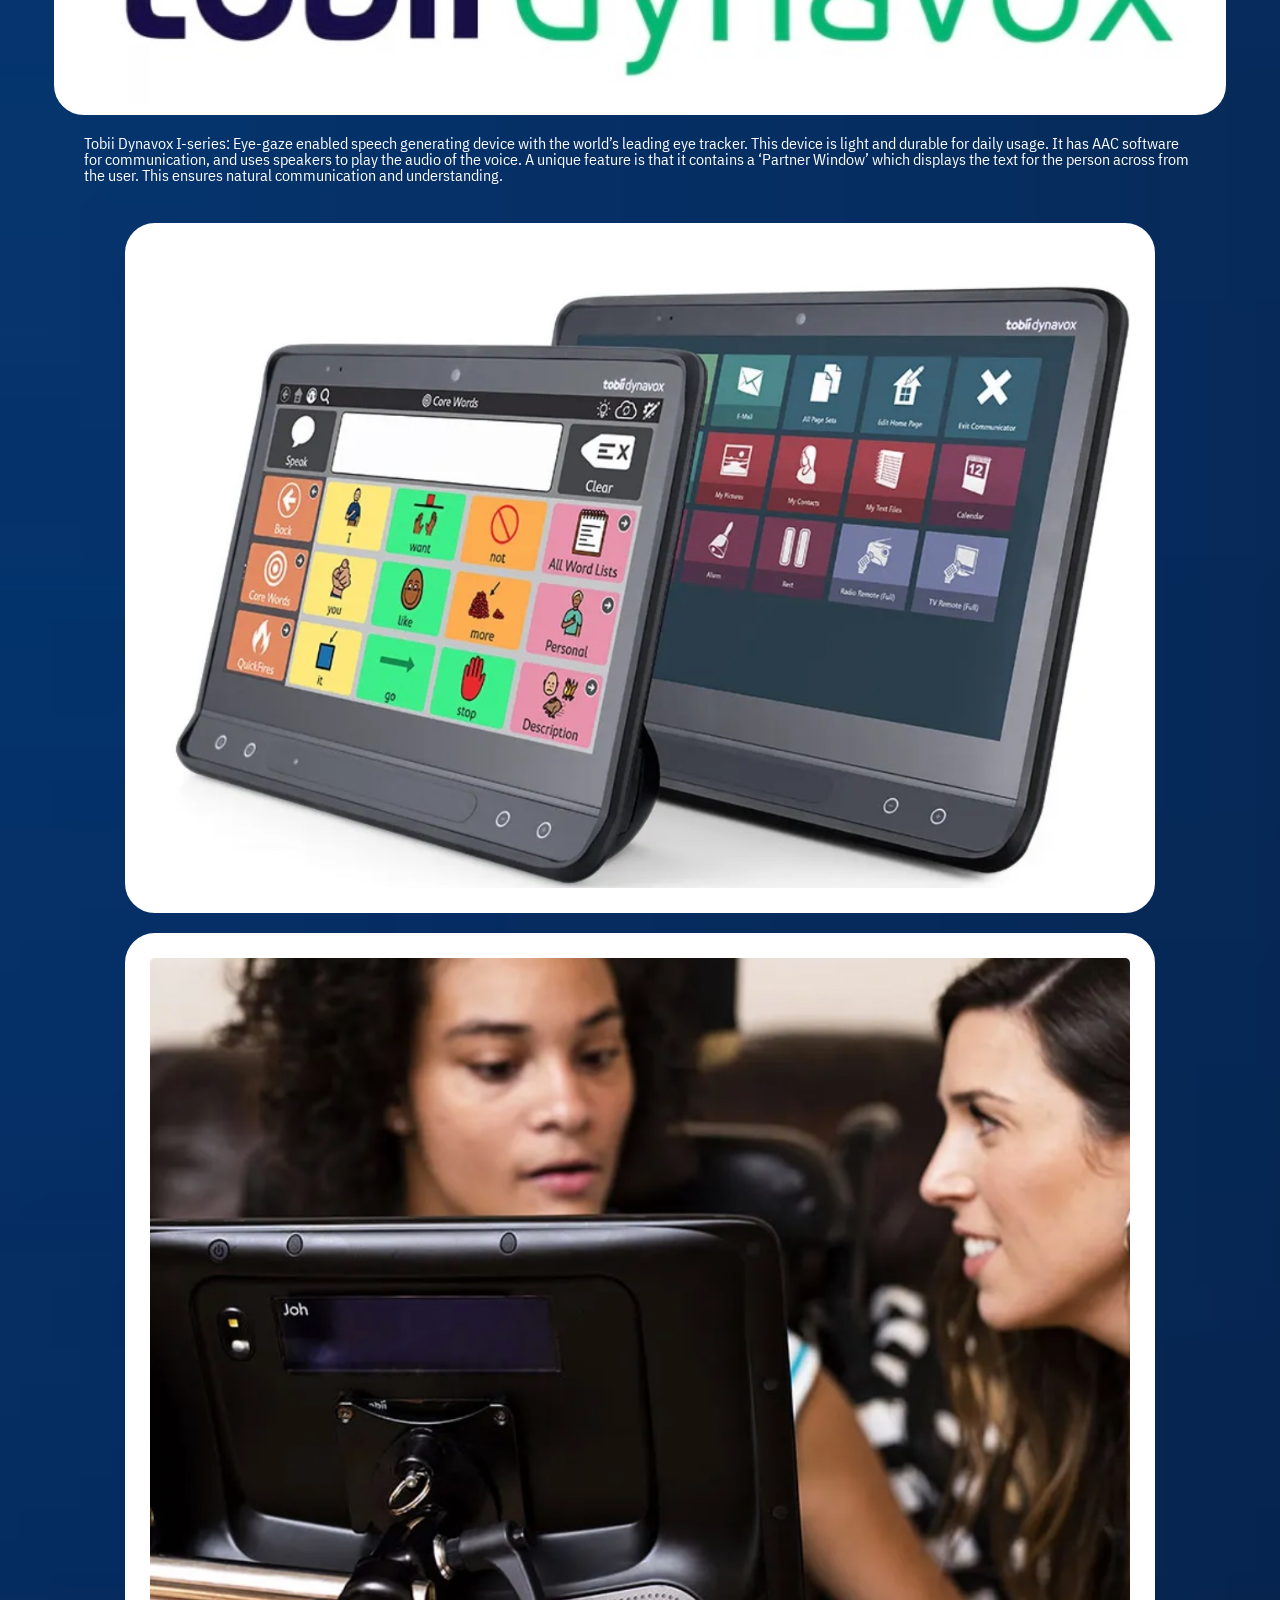
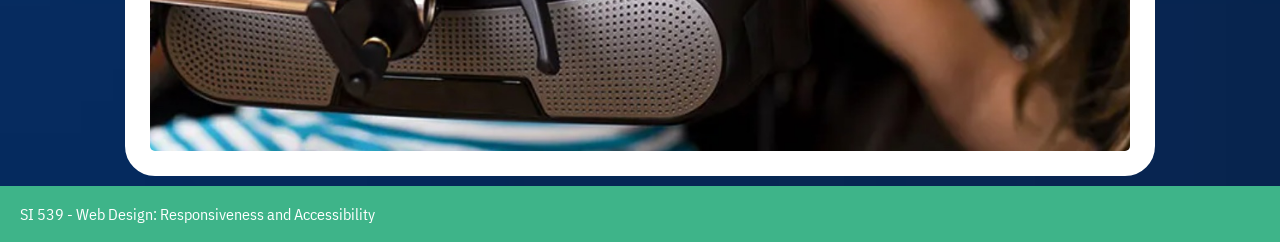
==== commit 620c31a3: "Update devices.html" ====
--- a/devices.html
+++ b/devices.html
@@ -54,8 +54,8 @@
         <img class="logoimage" src="images/tobiilogo.jpg" alt="Logo of Tobii Dynavox I-Series">
         <div class = "devicesflex2">
             <p class="devicestxt2">Tobii Dynavox I-series: Eye-gaze enabled speech generating device with the world’s leading eye tracker. This device is light and durable for daily usage. It has AAC software for communication, and uses speakers to play the audio of the voice. A unique feature is that it contains a ‘Partner Window’ which displays the text for the person across from the user. This ensures natural communication and understanding.</p>
-            <img src="images/iseriestablet.jpg" alt="I-series device">
-            <img src="images/iseriesaction.jpg" alt="I-series in use in a conversation">
+            <img src="images/Iseriestablet.jpg" alt="I-series device">
+            <img src="images/Iseriesaction.jpg" alt="I-series in use in a conversation">
         </div>
 
     </main>
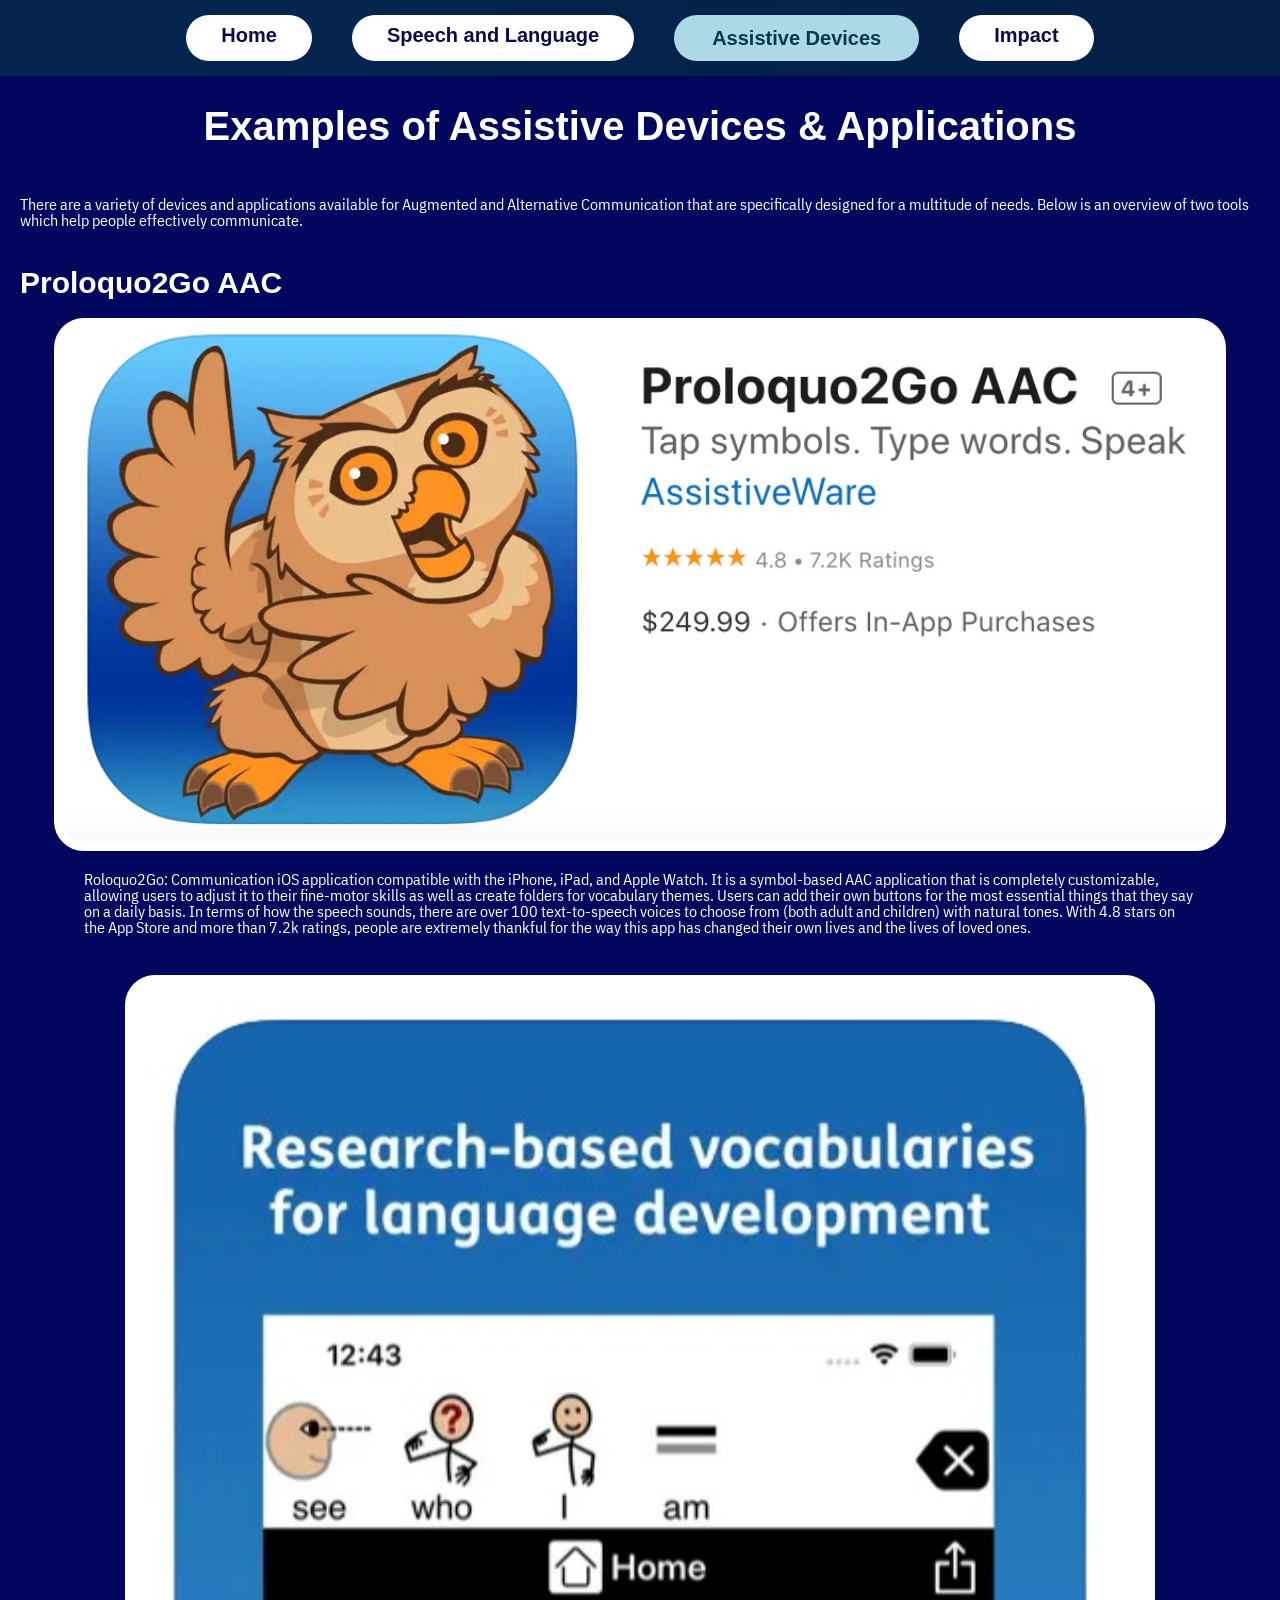
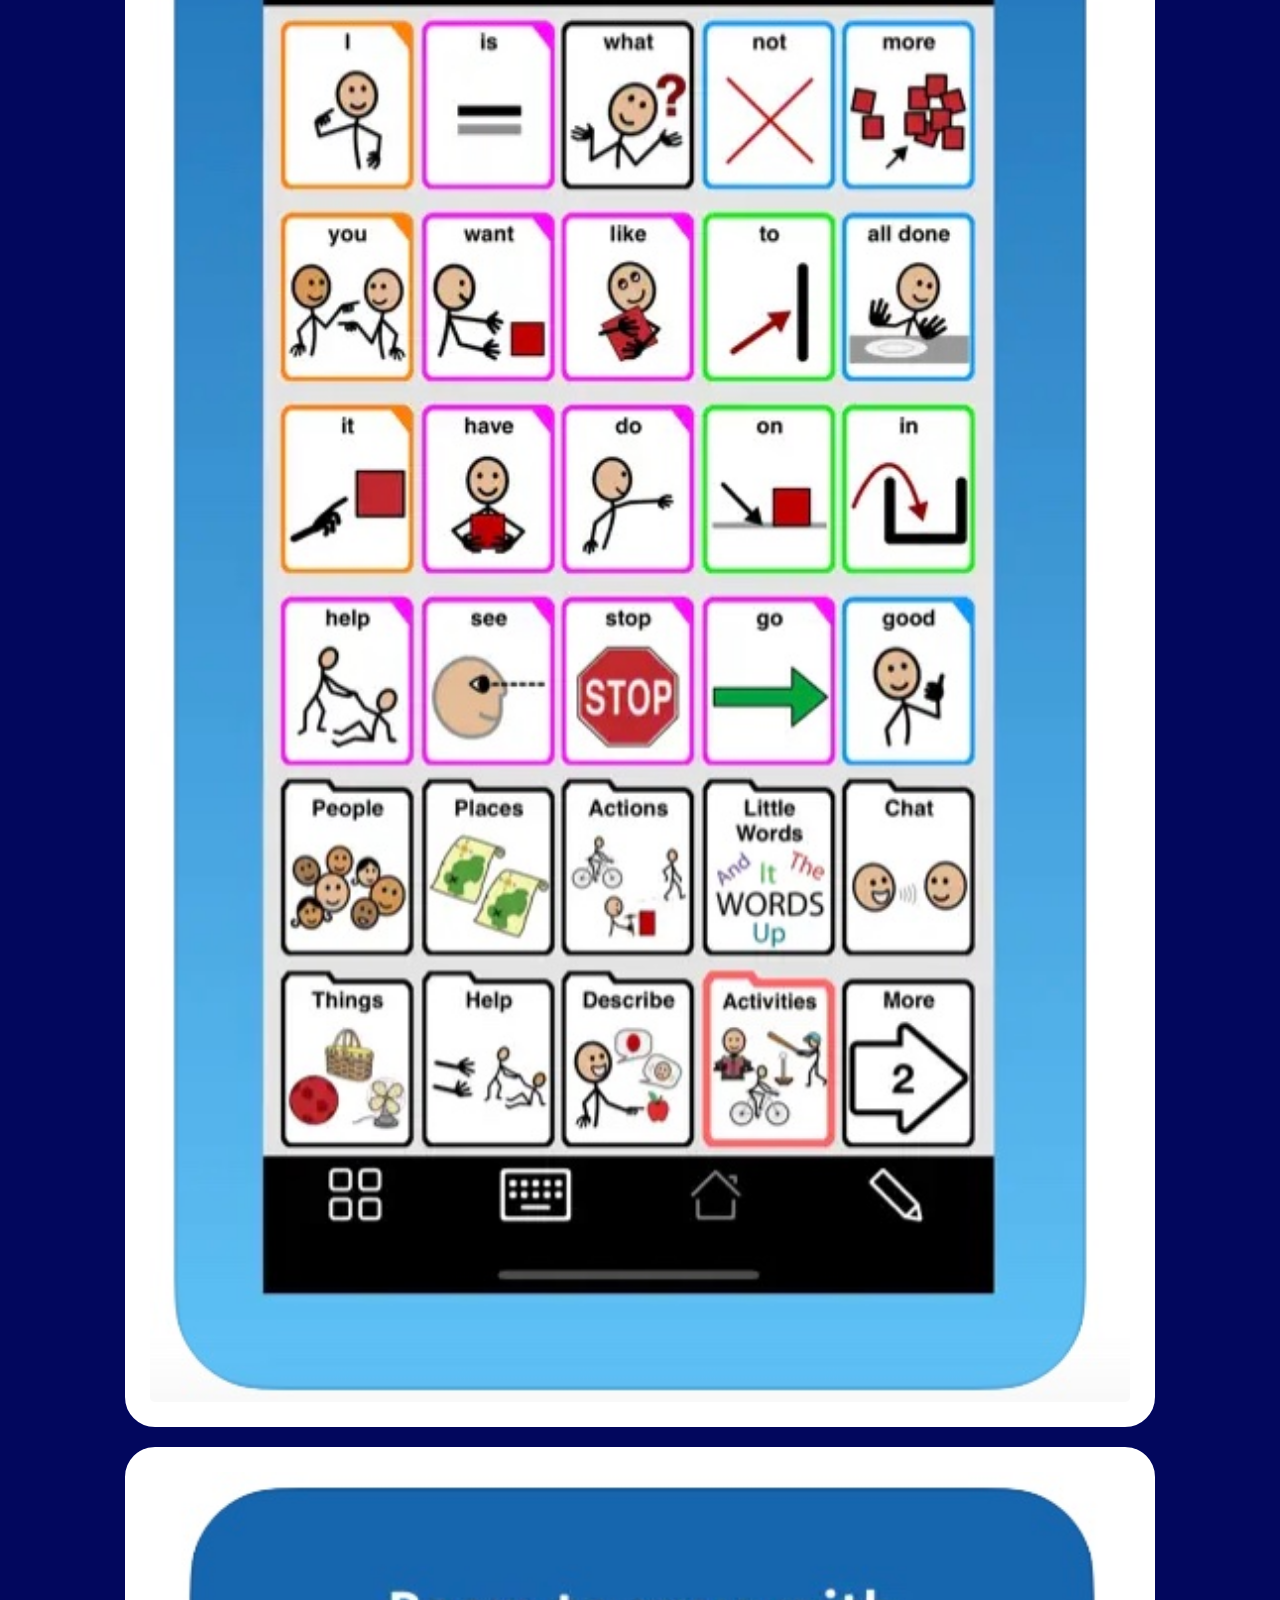
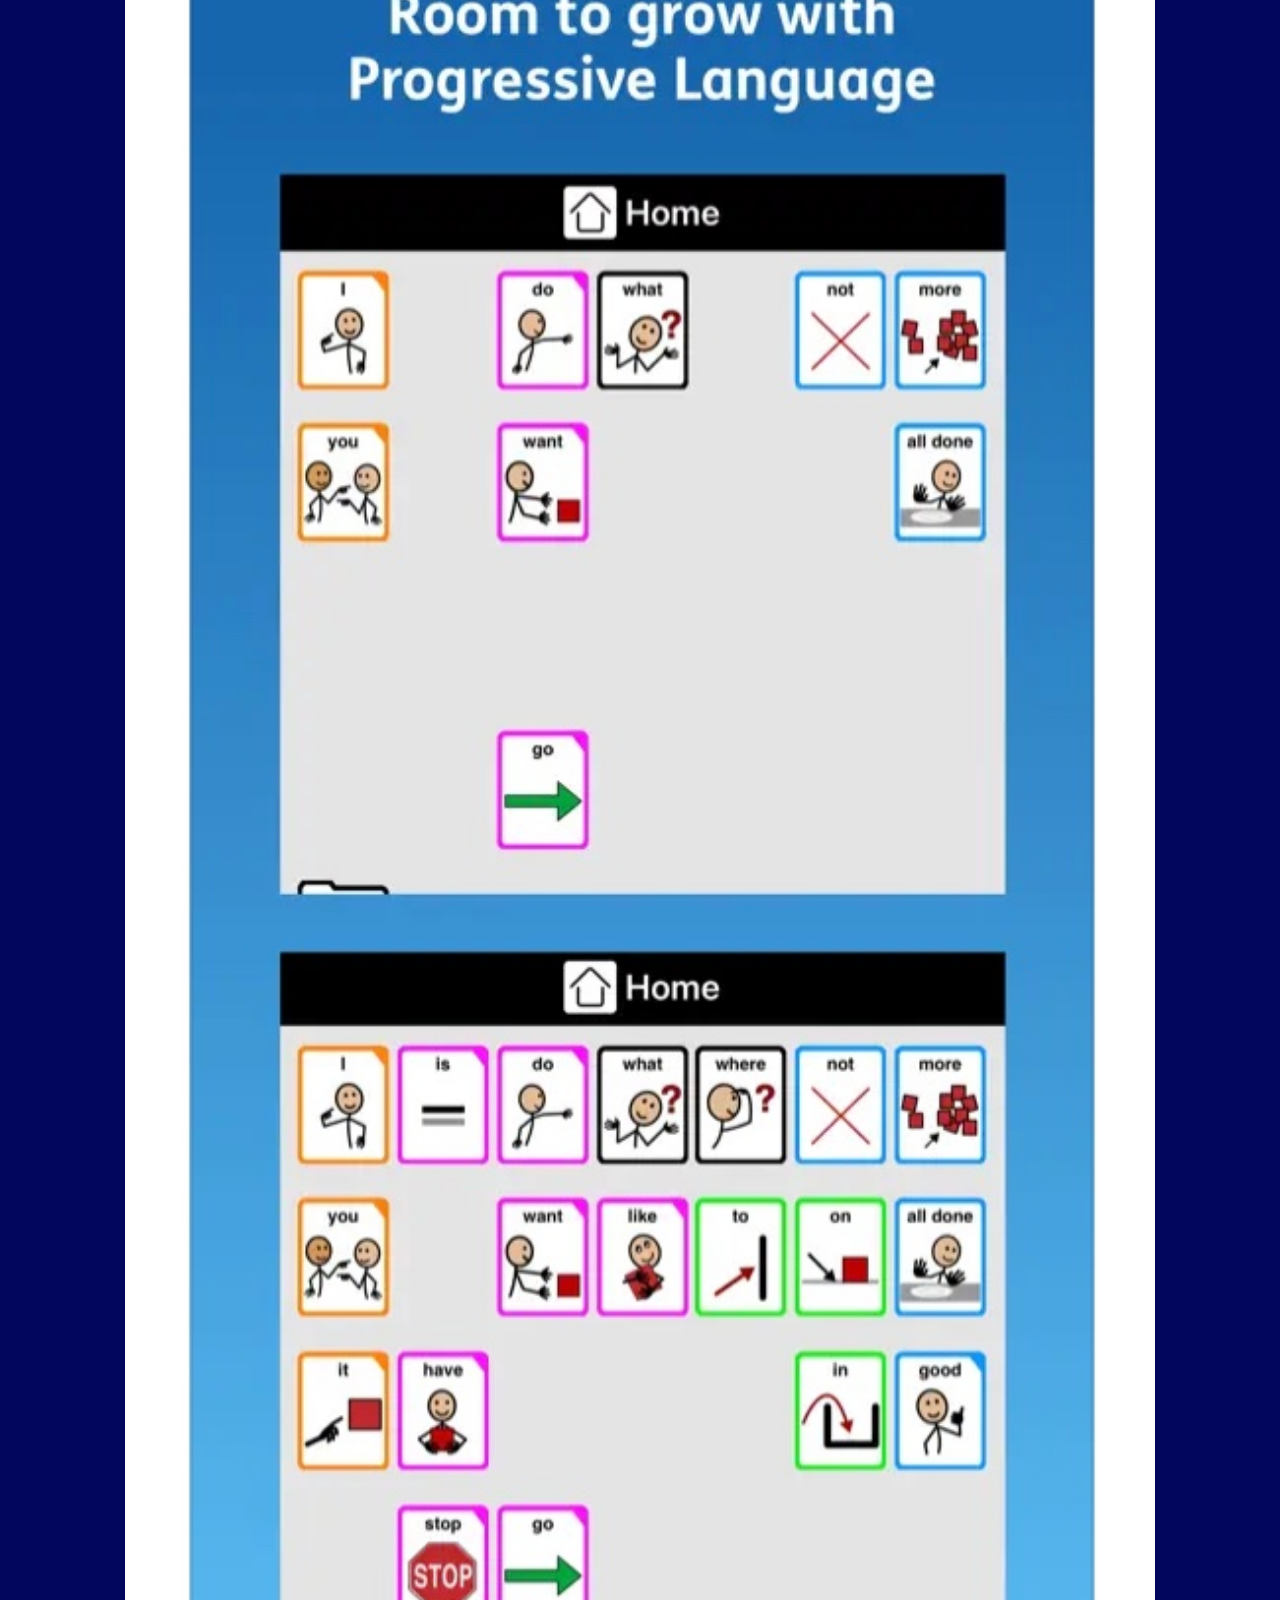
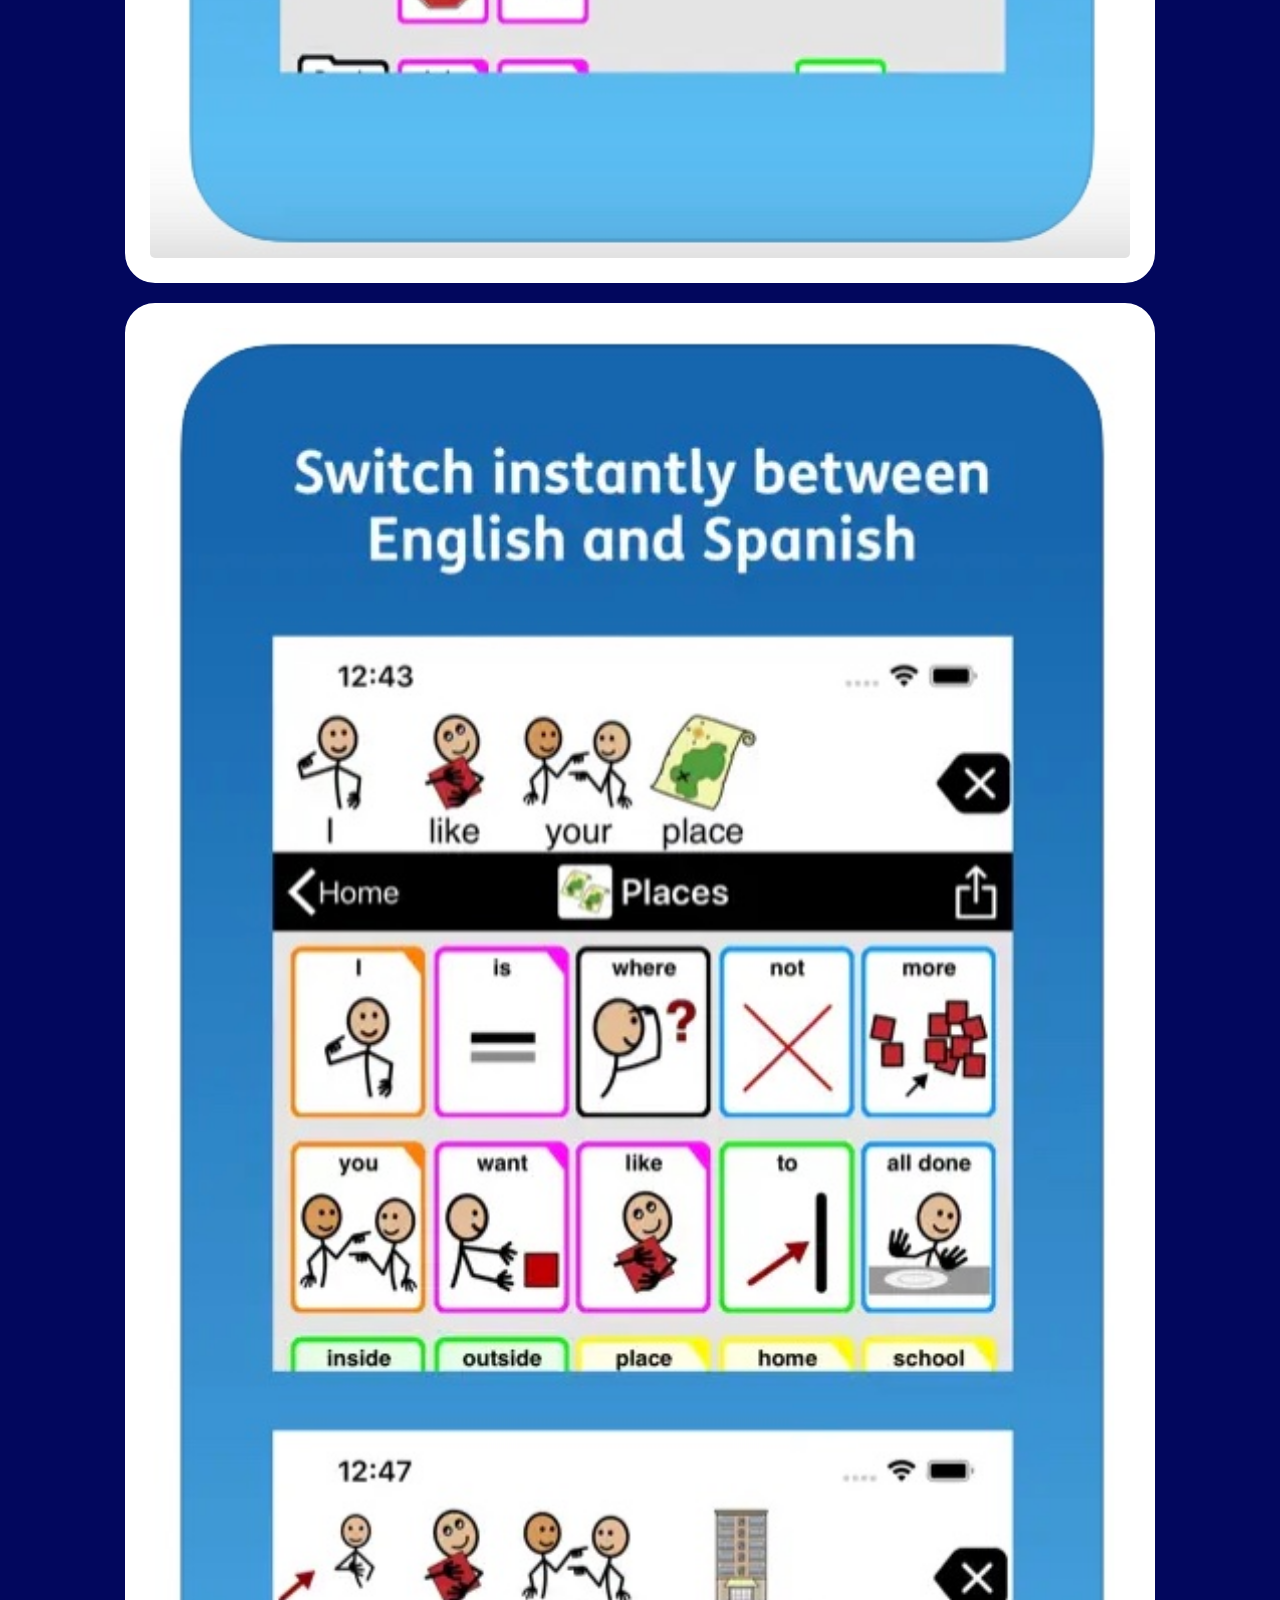
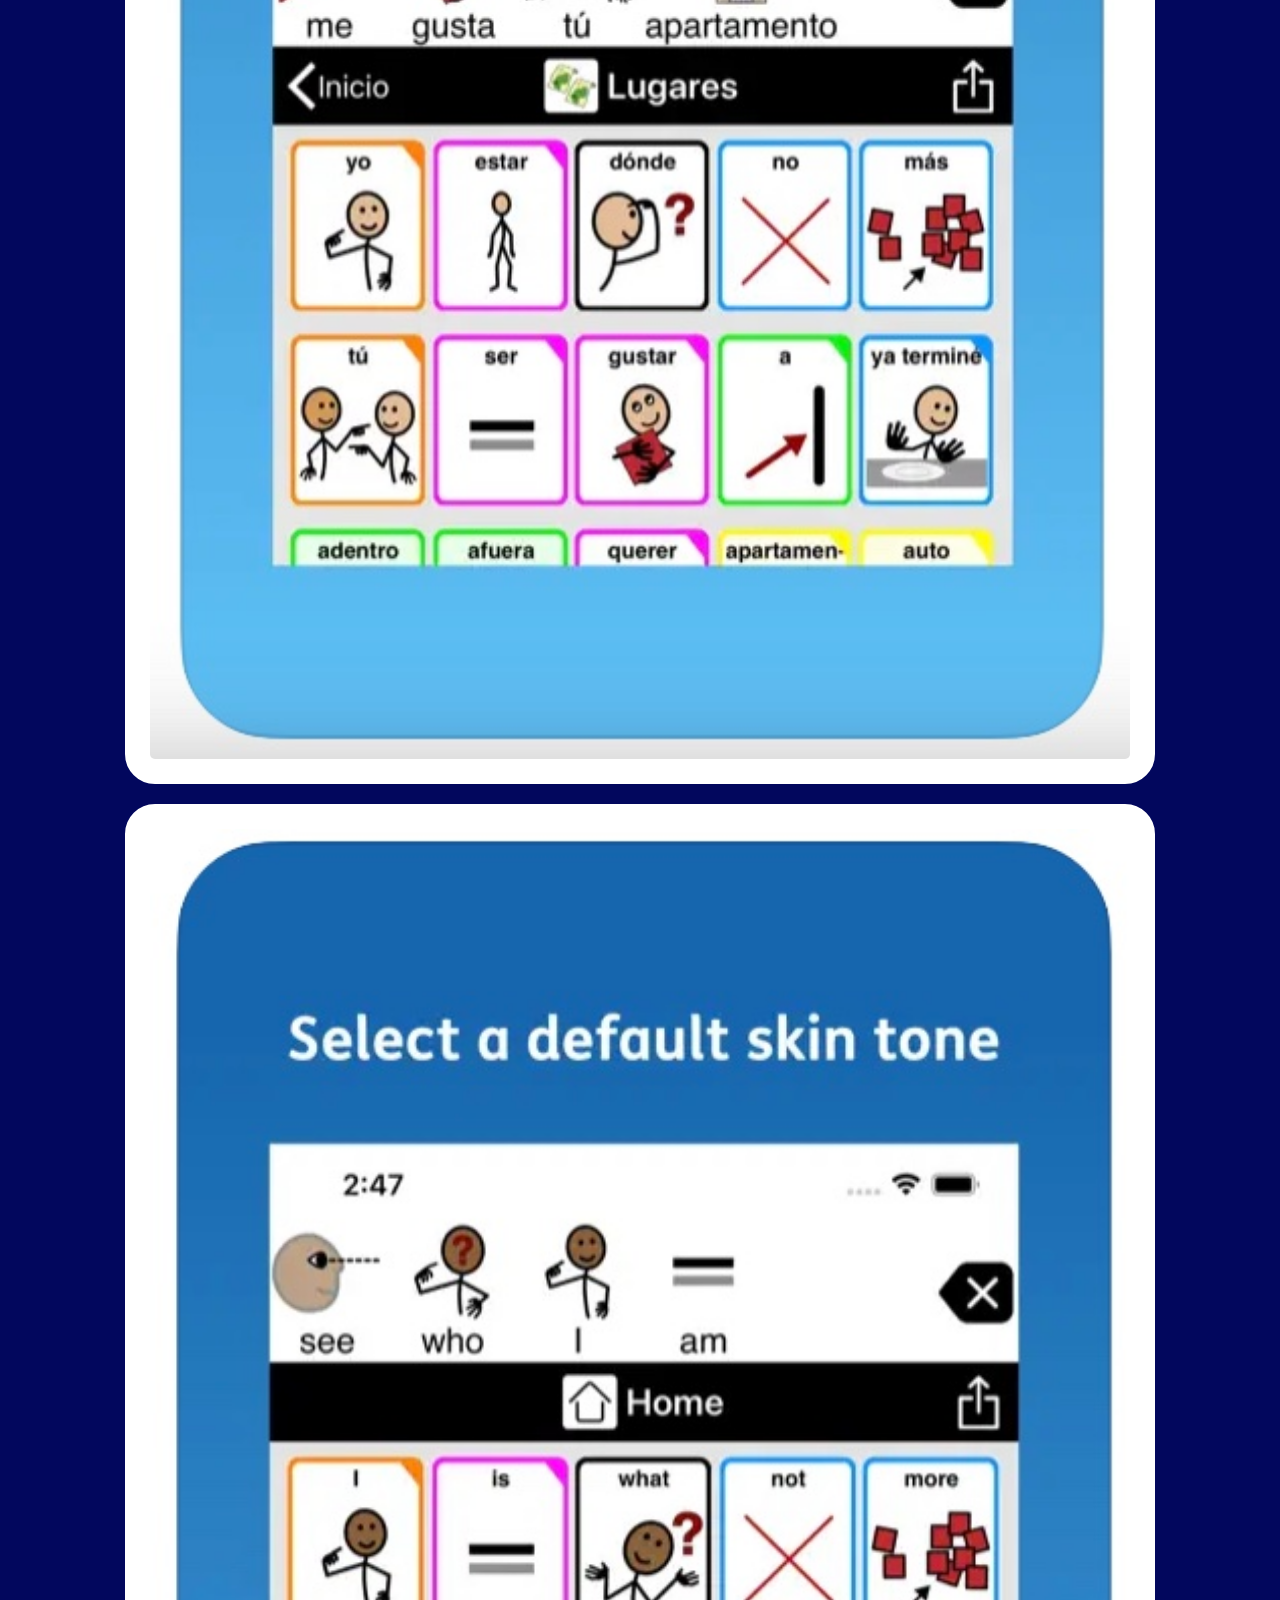
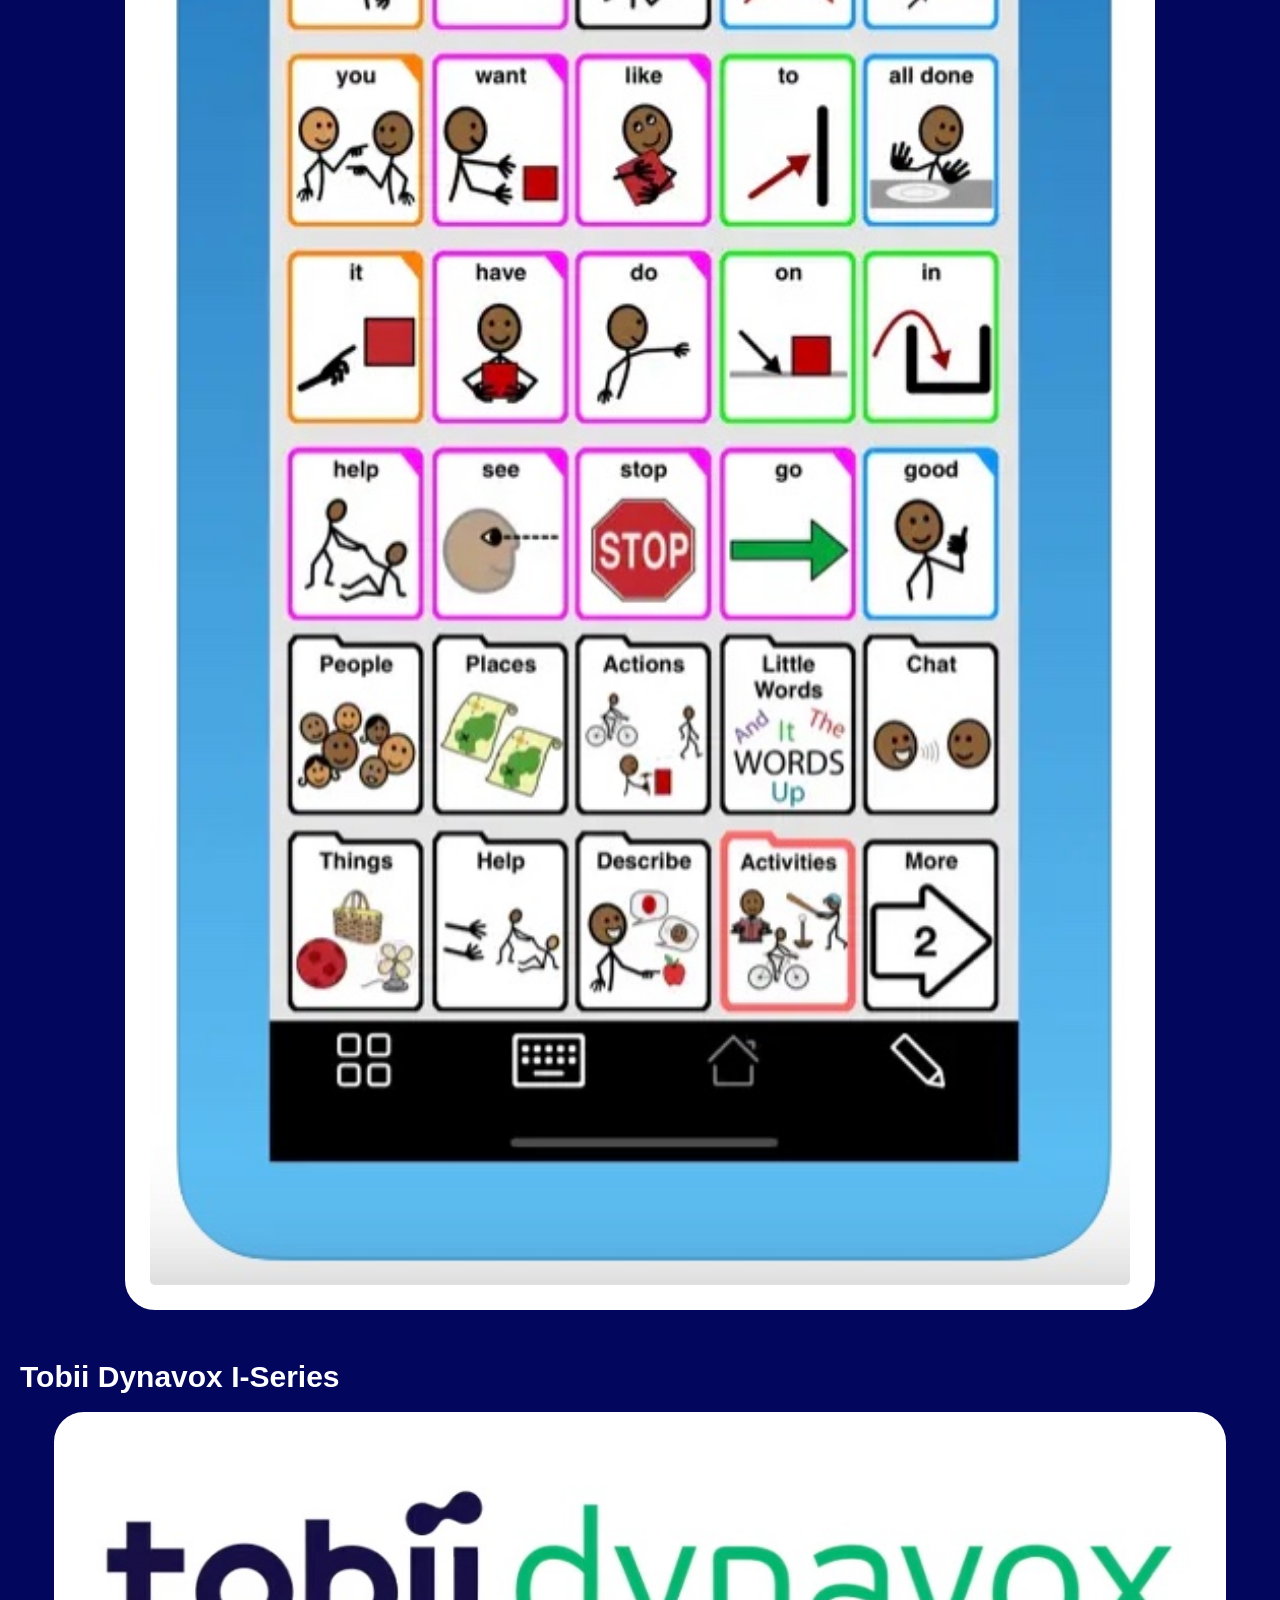
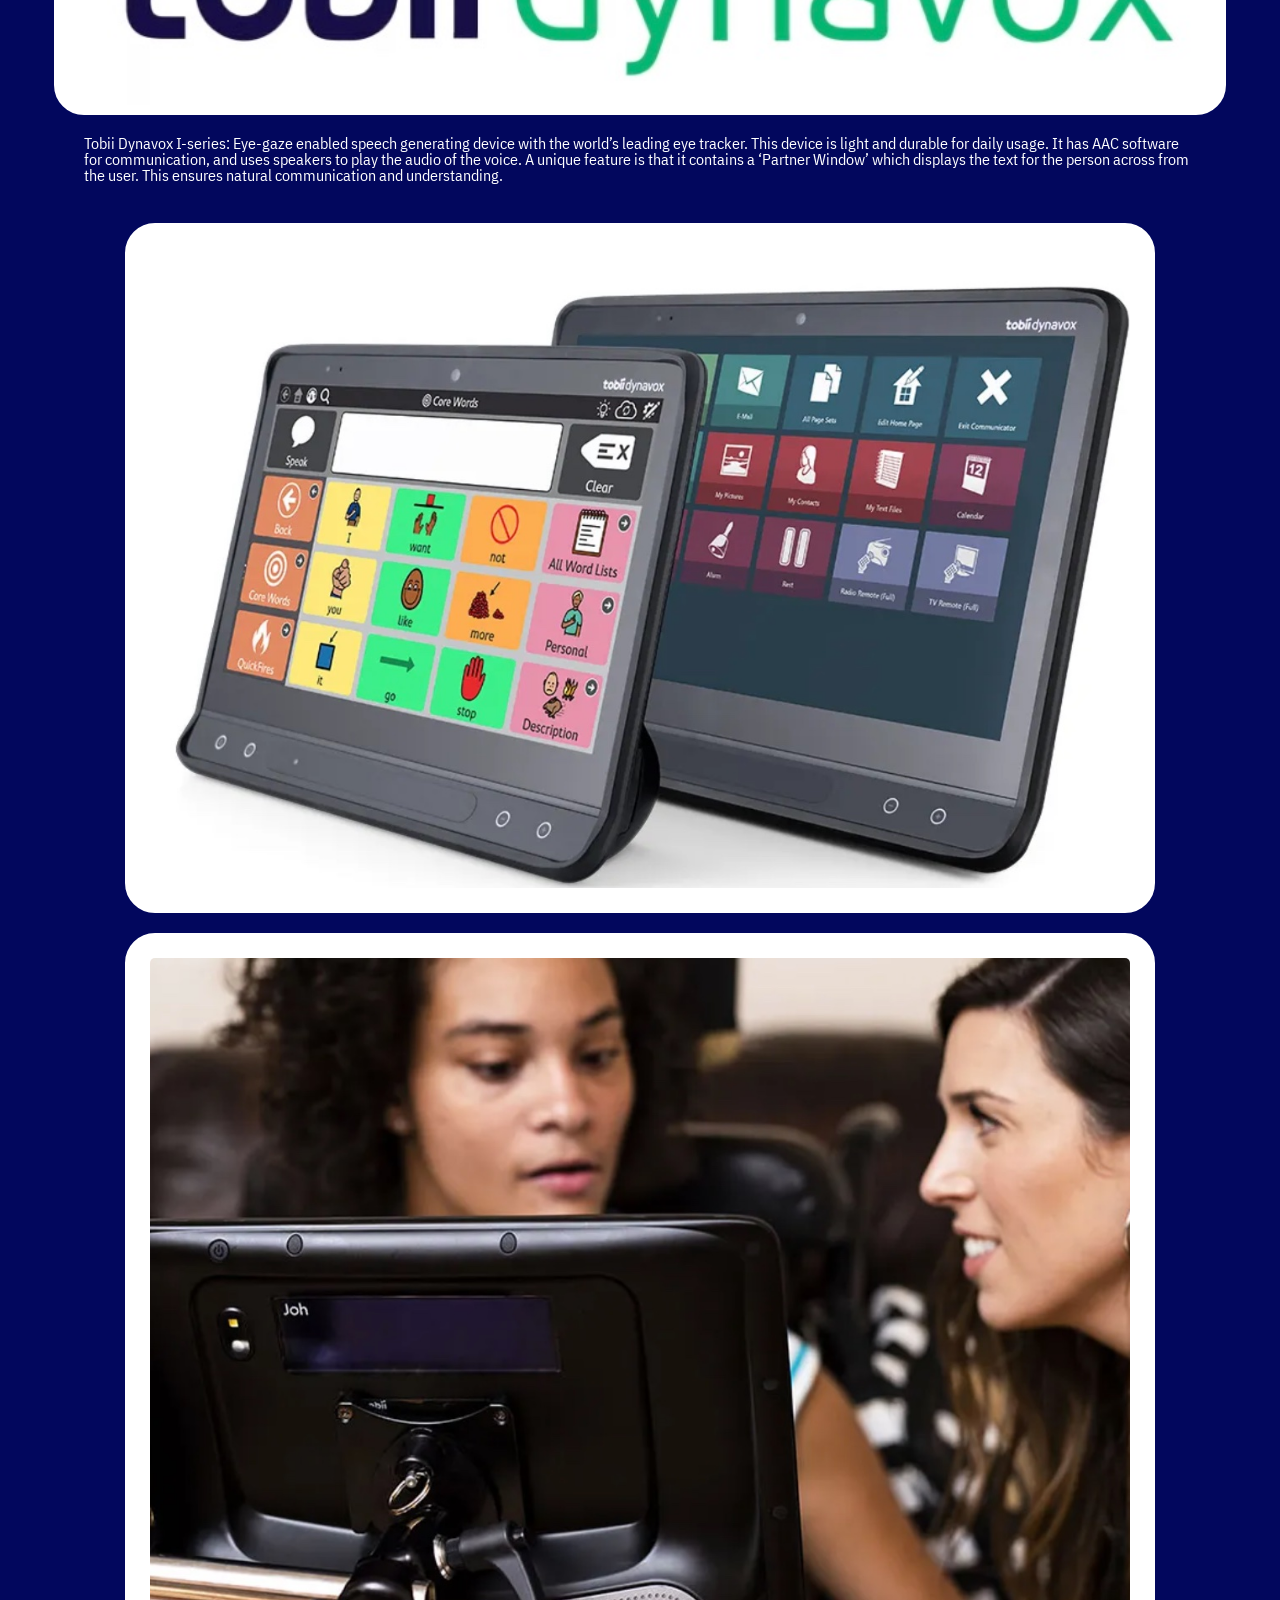
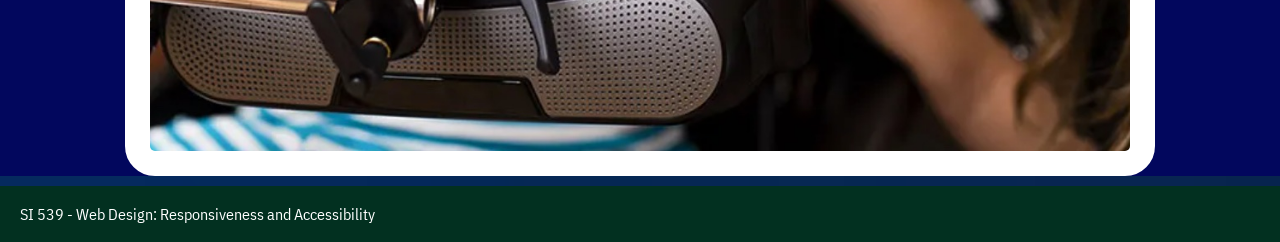
==== commit 3ff85452: "Update devices.html" ====
--- a/devices.html
+++ b/devices.html
@@ -35,7 +35,7 @@
         </nav>
     </header>
 
-    <main>
+    <main id = "main">
         <h1>Examples of Assistive Devices & Applications</h1>
         <p>There are a variety of devices and applications available for Augmented and Alternative Communication that are specifically designed for a multitude of needs. Below is an overview of two tools which help people effectively communicate.</p>
 
--- a/css/styles.css
+++ b/css/styles.css
@@ -1,10 +1,11 @@
 body{
     font-family: 'Agency FB Regular', 'Arial Narrow Bold', sans-serif;
     font-size: 16px;
-    color: #0c344c;
+    
     margin: 0px;
     padding: 0px;
     overflow-x: hidden;
+    background-color: #000080;
     background-image: url('../images/gradient1.jpg');
     background-size: cover;
     background-repeat: no-repeat;
@@ -32,7 +33,6 @@
 body{
     display: grid;
     grid-template-columns: 1fr;
-    /* grid-template-rows: 0.5fr 4fr 0.05fr; */
     grid-template-rows: auto;
 }
 
@@ -44,11 +44,17 @@
 main{
     grid-row: 2 / span 1;
     grid-column: 1;
+    background-color: #02075d;
+}
+
+.main{
+    color: white;
+    background-color: black;
 }
 
 footer{
     grid-row: auto;
-    background-color: #3EB489;
+    background-color: #023020;
     color: white;
     grid-column: 1;
     margin-top: 10px;
@@ -150,13 +156,14 @@
     position: absolute;
     top: -40px;
     z-index: 1;
-    color: black;
+    color: white;
 }
 
 .skip a:focus{
     position: absolute;
     top: 0;
-    color: black;
+    color: white;
+    background-color: black;
 }
 
 
@@ -330,4 +337,4 @@
     
 
     
-}+}
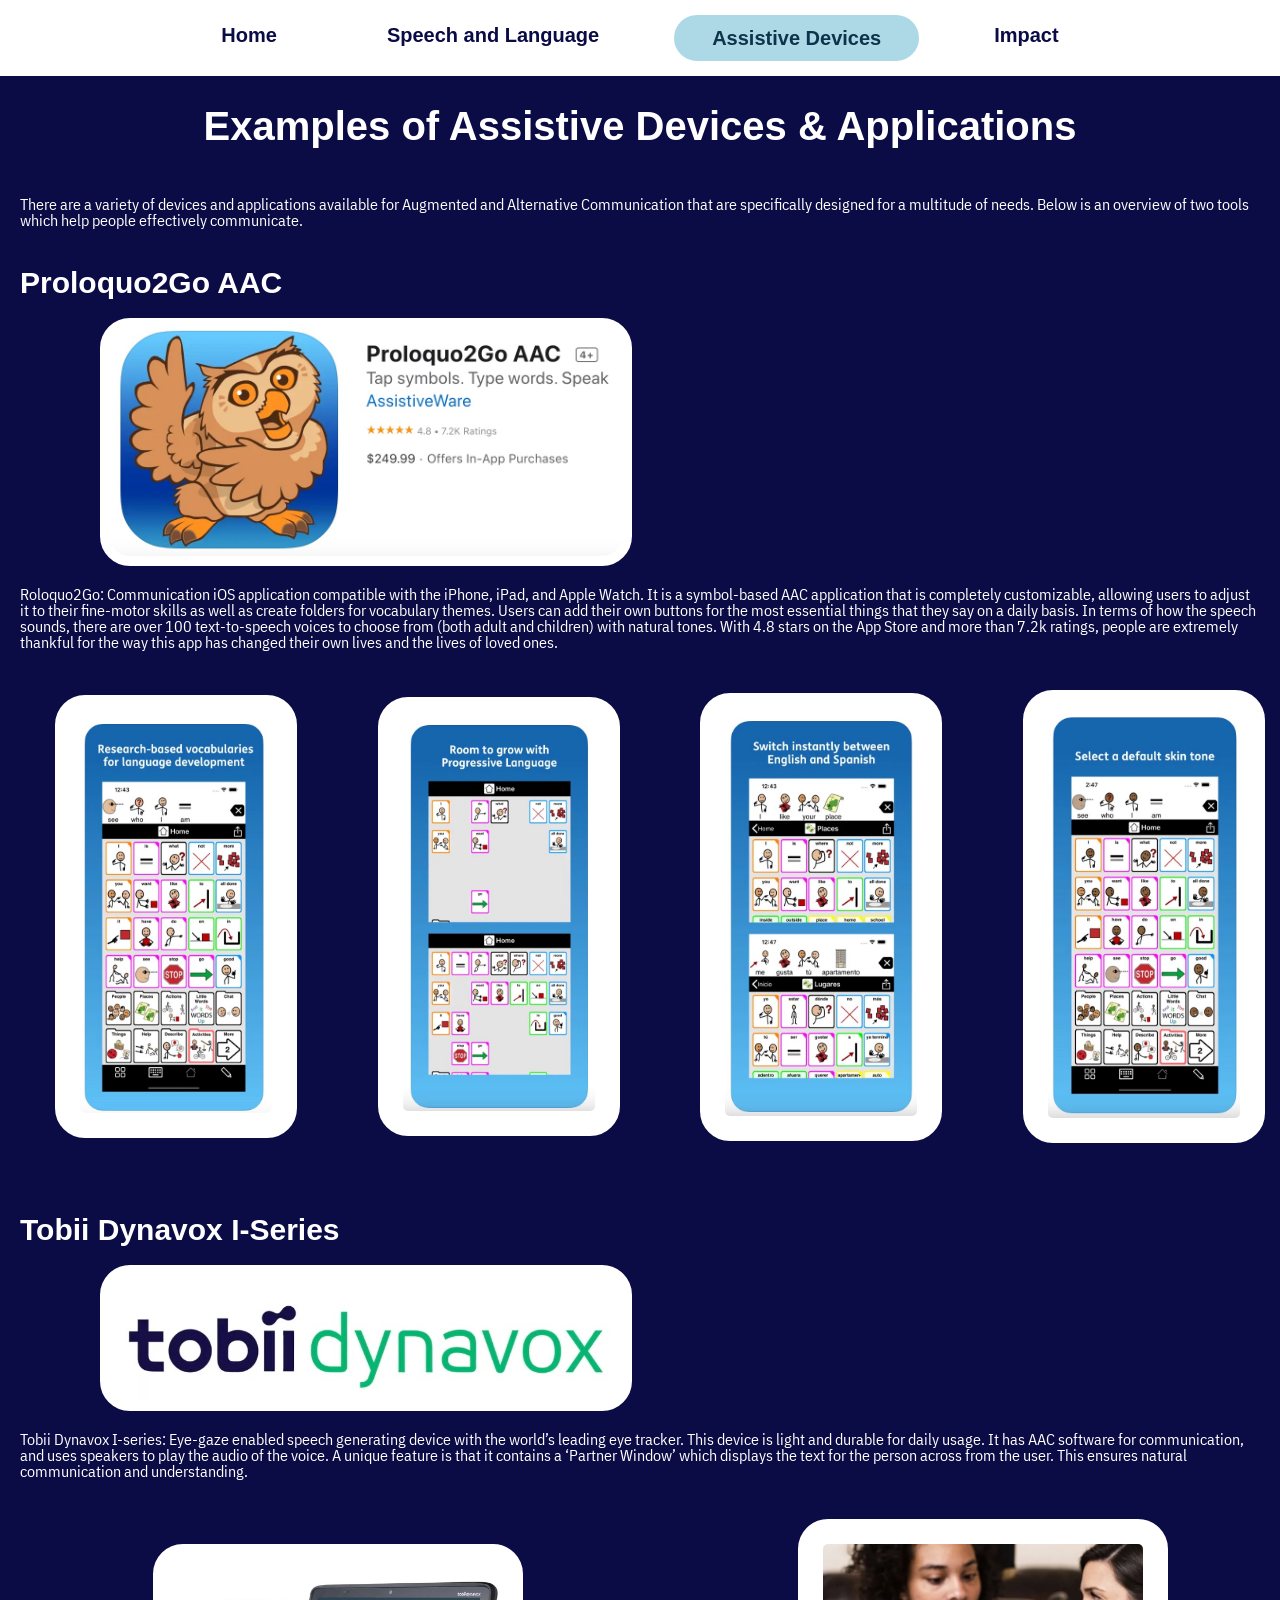
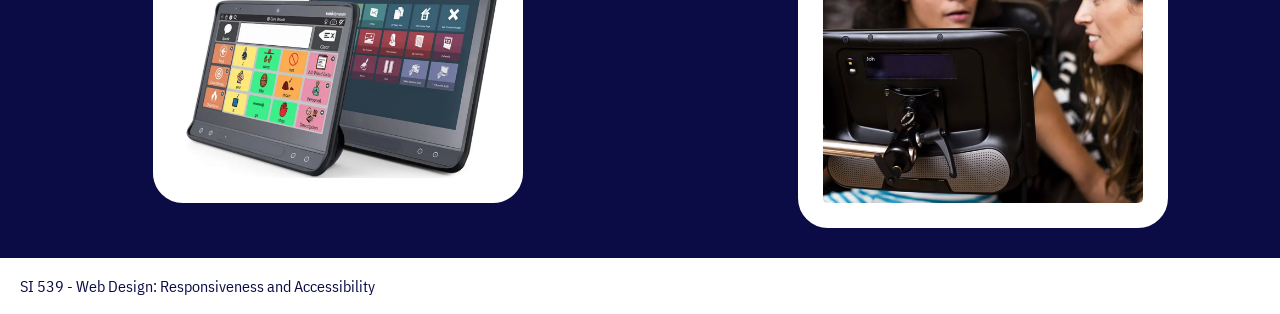
==== commit 0386ad62: "Add files via upload" ====
--- a/devices.html
+++ b/devices.html
@@ -40,28 +40,30 @@
         <p>There are a variety of devices and applications available for Augmented and Alternative Communication that are specifically designed for a multitude of needs. Below is an overview of two tools which help people effectively communicate.</p>
 
         <h2>Proloquo2Go AAC</h2>
-        <img class="logoimage" src="images/roloquo_logo.jpg" alt="Roloquo app logo"/>
+        <img class="logoimage" src="images/roloquo_logo.jpg" alt="Roloquo app logo">
+        
+        <p class="devicestxt1">Roloquo2Go: Communication iOS application compatible with the iPhone, iPad, and Apple Watch. It is a symbol-based AAC application that is completely customizable, allowing users to adjust it to their fine-motor skills as well as create folders for vocabulary themes. Users can add their own buttons for the most essential things that they say on a daily basis. In terms of how the speech sounds, there are over 100 text-to-speech voices to choose from (both adult and children) with natural tones. With 4.8 stars on the App Store and more than 7.2k ratings, people are extremely thankful for the way this app has changed their own lives and the lives of loved ones. </p>
         <div class = "devicesflex1">
-            <p class="devicestxt1">Roloquo2Go: Communication iOS application compatible with the iPhone, iPad, and Apple Watch. It is a symbol-based AAC application that is completely customizable, allowing users to adjust it to their fine-motor skills as well as create folders for vocabulary themes. Users can add their own buttons for the most essential things that they say on a daily basis. In terms of how the speech sounds, there are over 100 text-to-speech voices to choose from (both adult and children) with natural tones. With 4.8 stars on the App Store and more than 7.2k ratings, people are extremely thankful for the way this app has changed their own lives and the lives of loved ones. </p>
-            <img src="images/screenshotimages.jpg" alt="Screenshot of page in Roloquo App showing images for each word"/>
-            <img src="images/screenshotcustomize.jpg" alt="Screenshot of page in Roloquo app showing customization to make sentences">
-            <img src="images/screenshotlanguages.jpg" alt="Screenshot of page in Roloquo app showing ability to choose language">
-            <img src="images/screenshotskin.jpg" alt="Screenshot of page in Roloquo app showing customization to choose skin color for avatar personalization">
+            <img class = "fleximg" src="images/screenshotimages.jpg" alt="Screenshot of page in Roloquo App showing images for each word">
+            <img class = "fleximg" src="images/screenshotcustomize.jpg" alt="Screenshot of page in Roloquo app showing customization to make sentences">
+            <img class = "fleximg" src="images/screenshotlanguages.jpg" alt="Screenshot of page in Roloquo app showing ability to choose language">
+            <img class = "fleximg" src="images/screenshotskin.jpg" alt="Screenshot of page in Roloquo app showing customization to choose skin color for avatar personalization">
         </div>
         <br>
         <br>
         <h2>Tobii Dynavox I-Series</h2>
         <img class="logoimage" src="images/tobiilogo.jpg" alt="Logo of Tobii Dynavox I-Series">
+        
+        <p class="devicestxt2">Tobii Dynavox I-series: Eye-gaze enabled speech generating device with the world’s leading eye tracker. This device is light and durable for daily usage. It has AAC software for communication, and uses speakers to play the audio of the voice. A unique feature is that it contains a ‘Partner Window’ which displays the text for the person across from the user. This ensures natural communication and understanding.</p>
         <div class = "devicesflex2">
-            <p class="devicestxt2">Tobii Dynavox I-series: Eye-gaze enabled speech generating device with the world’s leading eye tracker. This device is light and durable for daily usage. It has AAC software for communication, and uses speakers to play the audio of the voice. A unique feature is that it contains a ‘Partner Window’ which displays the text for the person across from the user. This ensures natural communication and understanding.</p>
-            <img src="images/Iseriestablet.jpg" alt="I-series device">
-            <img src="images/Iseriesaction.jpg" alt="I-series in use in a conversation">
+            <img class = "fleximg2" src="images/Iseriestablet.jpg" alt="I-series device">
+            <img class = "fleximg2" src="images/Iseriesaction.jpg" alt="I-series in use in a conversation">
         </div>
 
     </main>
 
     <footer>
-        <p>SI 539 - Web Design: Responsiveness and Accessibility</p>
+        <p class = "foot">SI 539 - Web Design: Responsiveness and Accessibility</p>
     </footer>
 
 </body>
--- a/css/styles.css
+++ b/css/styles.css
@@ -5,10 +5,12 @@
     margin: 0px;
     padding: 0px;
     overflow-x: hidden;
-    background-color: #000080;
-    background-image: url('../images/gradient1.jpg');
+    background-color: #0B0B45;
     background-size: cover;
     background-repeat: no-repeat;
+    display: grid;
+    grid-template-columns: 1fr;
+    grid-template-rows: auto;
 
 }
 
@@ -30,35 +32,23 @@
 	}
 }
 
-body{
-    display: grid;
-    grid-template-columns: 1fr;
-    grid-template-rows: auto;
-}
-
 header{
     grid-row: 1 / span 1;
     grid-column: 1;
 }
 
 main{
-    grid-row: 2 / span 1;
+    grid-row: 2;
     grid-column: 1;
-    background-color: #02075d;
-}
-
-.main{
-    color: white;
-    background-color: black;
-}
-
-footer{
-    grid-row: auto;
-    background-color: #023020;
-    color: white;
-    grid-column: 1;
-    margin-top: 10px;
-}
+    background-color: #0B0B45;
+}
+
+nav{
+    background-color: white;
+}
+
+
+
 
 
 h1{
@@ -114,6 +104,10 @@
 img:hover{
     border: 5px solid  #1657e8;
     border-radius: 30px;
+}
+
+.foot{
+    color: #0B0B45;
 }
 
 /*NAVIGATION*/
@@ -151,6 +145,8 @@
     color: #0c344c;
 }
 
+
+
 /* ACCESSIBILITY */
 .skip a{
     position: absolute;
@@ -176,6 +172,61 @@
     border: 5px solid white;
 }
 
+.main{
+    color: white;
+    background-color: black;
+}
+
+iframe{
+    display: none;
+}
+
+/* FORM */
+
+form{
+    background-color: #70a9dc;
+    border-radius: 25px;
+    padding: 50px;
+    margin: 10px;
+  }
+
+  .topform {
+    font-size: 30px;
+    text-align: center;
+  }
+
+  label {
+    color: white;
+    font-size: 16px;
+  }
+
+  .inputarea{
+    display: flex;
+    flex-direction: column;
+    justify-content: center;
+  }
+
+  .sendarea{
+    display: flex;
+    justify-content: center;
+    margin: 10px;
+  }
+
+  input{
+    width: 80%;
+    background-color: black;
+    color: white;
+    padding: 10px;
+    margin: 10px;
+  }
+
+  button{
+    width: 20%;
+    background-color: white;
+    color: black;
+    box-shadow: 7px 7px 18px 4px rgba(0,0,0,.95);
+    font-size: 15px;
+  }
 
 /* DEVICES DETAILS - Gallery */
 
@@ -210,6 +261,10 @@
     margin-bottom: 10px;
 }
 
+.definition{
+    display: none;
+}
+
 /* IMPACT DETAILS */
 
 
@@ -231,7 +286,8 @@
 
 aside {
     grid-column: 1;
-    background-color: grey;
+    background-color: #02075d;
+    background-image: url("../images/trees.jpg");
     border-radius: 20px;
     margin: 10px;
     padding-top: 20px;
@@ -243,8 +299,91 @@
 }
 
 
+
+/* footer */
+
+footer{
+    grid-row: auto;
+    color: black;
+    background-color: white;
+    grid-column: 1;
+    margin-top: 10px;
+    
+}
+
 /* TABLET */
-@media screen and (min-width:778px){
+@media screen and (min-width:500px){
+
+/* index */
+
+
+.whole{
+    display: grid; 
+    grid-template-columns: 1fr 1fr;
+}
+
+.section2{
+    grid-column: 1;
+}
+
+.section3{
+    grid-column: 2;
+}
+
+/* speech */
+
+.speechimgs{
+    display: flex;
+    flex-wrap: wrap;
+    justify-content: center;
+}
+
+.speechimage {
+    margin: 10px;
+    border: 5px solid white;
+    padding: 5px;
+    width: 40%
+}
+
+.backgroundimg{
+    width: 80%;
+    height: 30%;
+    background-image: url("../images/AACsensordiagram.jpg");
+}
+
+
+.definition{
+    width: 90%;
+    margin: 30px;
+    display: block;
+
+}
+
+/* devices */
+
+.devicesflex1, .devicesflex2{  
+    flex-direction: row;
+    flex-wrap: wrap;
+    column-gap: 5px;
+    overflow: hidden;
+}
+
+.fleximg{
+    width: 30%;
+    
+}
+
+.fleximg2 {
+    width: 30%;
+}
+
+
+/*impact*/
+
+.left{
+    display: grid;
+    grid-template-columns: 1fr 1fr;
+}
 
 }
 
@@ -280,6 +419,7 @@
         margin-right: 20px;
     }
 
+    
     /* INDEX DETAILS */
 
     .whole{
@@ -287,18 +427,27 @@
         width: 90%;
         margin: auto;
         grid-template-columns: 1fr 1fr;
-        grid-template-rows: 1fr 1fr;
         column-gap: 50px;
     }
 
+    iframe{
+        display: block;
+        grid-column: 1/3;
+        grid-row: 1;
+        width: 100%;
+        height: 500px;
+        padding-bottom: 80px;
+        
+    }
     .mainimage{
         width: 65%;
-    }
-    
-    .section2{
+        margin-bottom: 30px;
+    }
+    
+   .section2{
         border-radius:30px;
         grid-column-start: 1;
-        grid-row-start: 1;
+        grid-row-start: 2;
         background-color: #1870d5;
         padding: 20px;
         margin: auto;
@@ -314,27 +463,95 @@
         padding: 20px;
     }
 
+   
+    
+
     /* SPEECH DETAILS*/
 
     .speechimgs{
+        display: grid;
+        grid-template-columns: 1fr 1fr 1fr;
+        column-gap: 5px;
+    }
+
+    .speechimage{
+        width: 90%;
+    }
+ 
+
+    /* DEVICES DETAILS - Gallery */
+
+    .logoimage{
+        width: 40%;
+        margin-left: 100px;
+    }
+
+    .devicesflex1, .devicesflex2{
+        column-gap: 10px;
+        width: 100%;    
+        padding: 20px;
+    }
+
+    .fleximg{
+        width: 15%;
+    }
+
+    .fleximg2 {
+        width: 25%;
+    }
+ 
+    .devicestxt1, .devicestxt2 {
+        display: block;
+    }
+
+    /* IMPACT DETAILS */
+
+    
+    .aside_main{
+        display: grid;
+        grid-template-columns: 2fr 1fr;
+        grid-row: auto;
+ 
+    }
+    
+    .left_content{
+        grid-column: 1;
+        grid-row: 3;
+    }
+
+    .left{
         display: flex;
-        justify-content: center;
-    }
-
-    .speechimage {
-        margin: auto;
-        border: 5px solid white;
-        padding: 5px;
-        width: 25%
-    }
-
-    /* DEVICES DETAILS */
-
- 
-
-    /* IMPACT DETAILS */
-
-    
-
-    
-}
+        flex-direction: row;
+        column-gap: 10px;
+    }
+
+    .impactimg{
+        width: 30%;
+        height: 50%;
+    }
+
+    .headtop1{
+        grid-column: 1/3;
+        grid-row: 1;
+
+    }
+
+    .headtop2{
+        grid-column: 1/3;
+        grid-row: 2;
+    }
+    
+    aside {
+        grid-column: 2;
+        grid-row: 3 / 6;
+        border-radius: 20px;
+        margin: 10px;
+        padding-top: 150px;
+        padding-left: 30px;
+        padding-right: 30px;
+        padding-bottom: 150px;
+
+    }
+    
+    
+}
